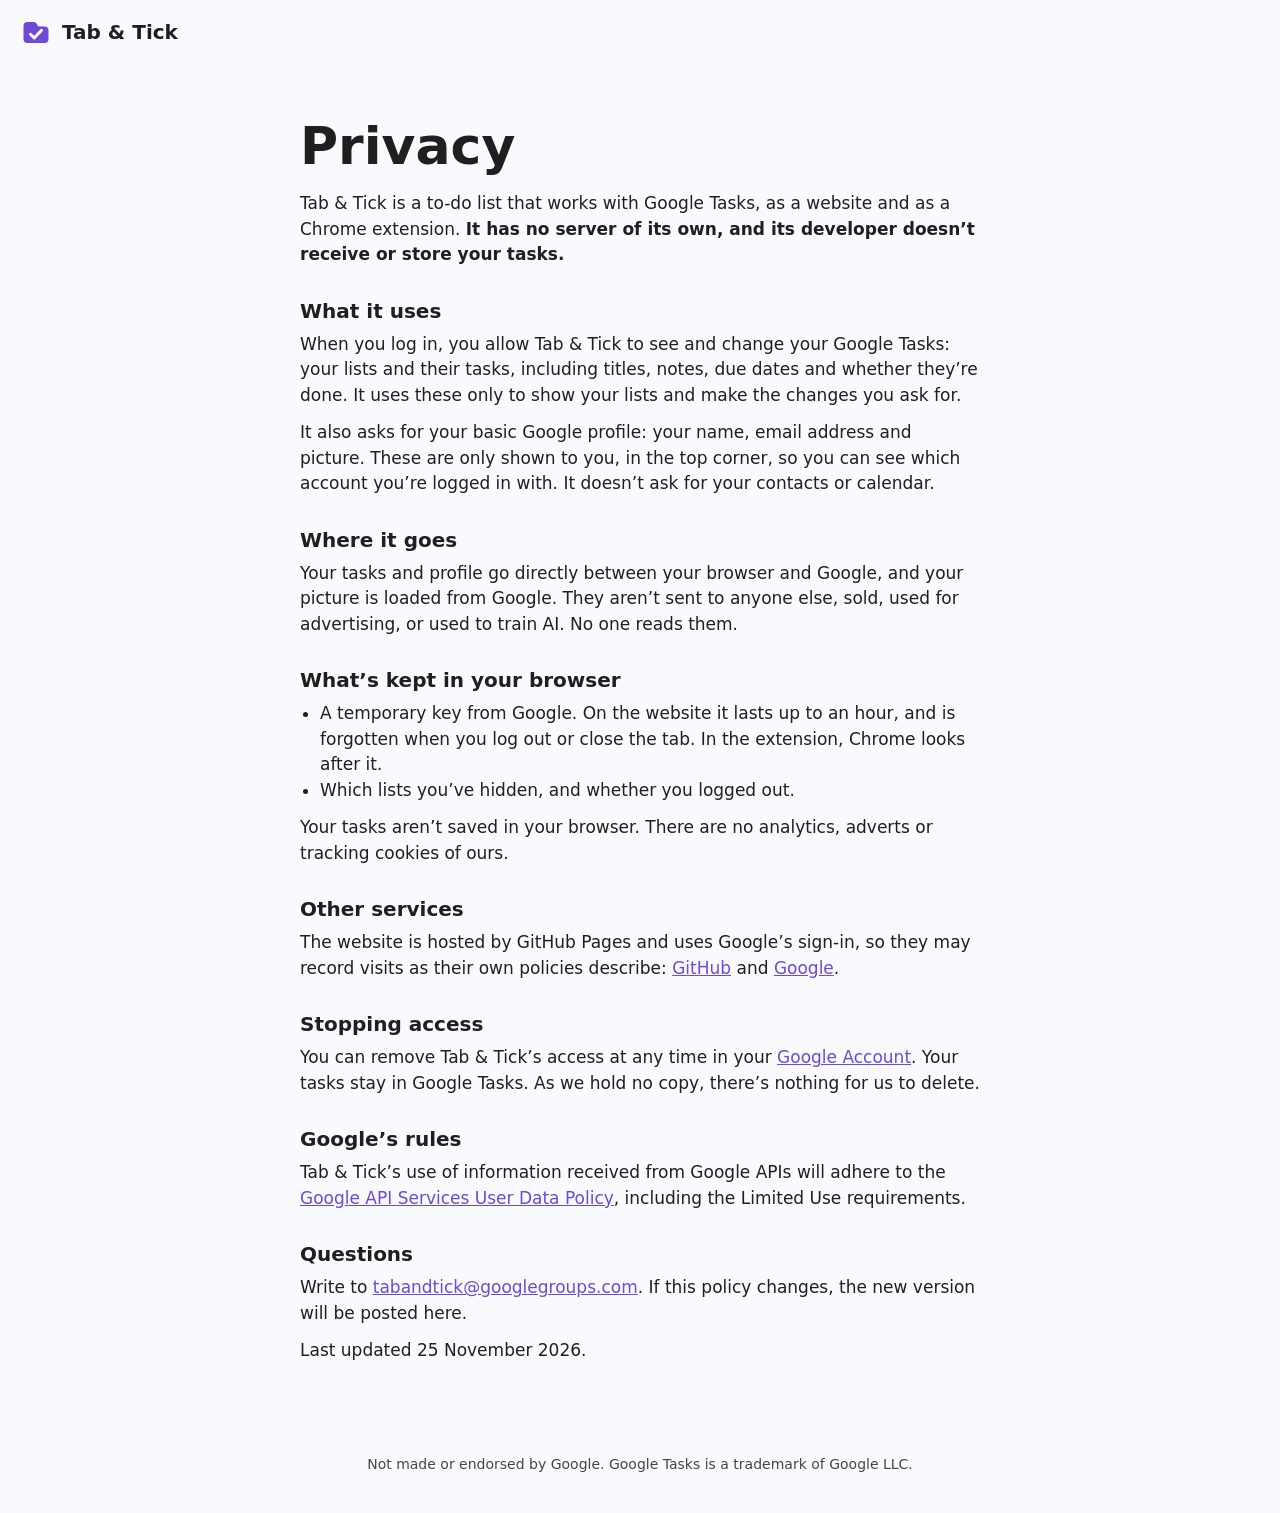
==== privacy/index.html @ f3ec7ba1 "A demo video, the new features and shortcuts, and a picture for shared links - The still picture is " ====
<!doctype html>
<html lang="en">
  <head>
    <meta charset="utf-8">
    <title>Privacy: Tab &amp; Tick</title>
    <meta name="viewport" content="width=device-width, initial-scale=1">
    <meta name="description" content="How Tab &amp; Tick handles your data.">
    <!-- How a shared link looks in chats and on social sites -->
    <meta property="og:type" content="website">
    <meta property="og:site_name" content="Tab &amp; Tick">
    <meta property="og:title" content="Privacy: Tab &amp; Tick">
    <meta property="og:description" content="How Tab &amp; Tick handles your data.">
    <meta property="og:url" content="https://tabandtick.github.io/privacy/">
    <meta property="og:image" content="https://tabandtick.github.io/img/og.png">
    <meta property="og:image:width" content="1200">
    <meta property="og:image:height" content="630">
    <meta property="og:image:alt" content="Tab &amp; Tick: a to-do list as fast as you can type, beside a picture of the app.">
    <meta name="twitter:card" content="summary_large_image">
    <link rel="icon" href="/icons/icon-32.png" type="image/png">
    <link rel="stylesheet" href="/style.css">
  </head>
  <body>
    <header>
      <a class="home" href="/"><img src="/icons/logo.svg" width="32" height="32" alt=""> <span>Tab &amp; Tick</span></a>
    </header>

    <main class="text">
      <h1>Privacy</h1>
      <p>Tab &amp; Tick is a to-do list that works with Google Tasks, as a website and as a Chrome extension. <strong>It has no server of its own, and its developer doesn&rsquo;t receive or store your tasks.</strong></p>

      <h2>What it uses</h2>
      <p>When you log in, you allow Tab &amp; Tick to see and change your Google Tasks: your lists and their tasks, including titles, notes, due dates and whether they&rsquo;re done. It uses these only to show your lists and make the changes you ask for.</p>
      <p>It also asks for your basic Google profile: your name, email address and picture. These are only shown to you, in the top corner, so you can see which account you&rsquo;re logged in with. It doesn&rsquo;t ask for your contacts or calendar.</p>

      <h2>Where it goes</h2>
      <p>Your tasks and profile go directly between your browser and Google, and your picture is loaded from Google. They aren&rsquo;t sent to anyone else, sold, used for advertising, or used to train AI. No one reads them.</p>

      <h2>What&rsquo;s kept in your browser</h2>
      <ul class="plain">
        <li>A temporary key from Google. On the website it lasts up to an hour, and is forgotten when you log out or close the tab. In the extension, Chrome looks after it.</li>
        <li>Which lists you&rsquo;ve hidden, and whether you logged out.</li>
      </ul>
      <p>Your tasks aren&rsquo;t saved in your browser. There are no analytics, adverts or tracking cookies of ours.</p>

      <h2>Other services</h2>
      <p>The website is hosted by GitHub Pages and uses Google&rsquo;s sign-in, so they may record visits as their own policies describe: <a href="https://docs.github.com/en/site-policy/privacy-policies/github-general-privacy-statement">GitHub</a> and <a href="https://policies.google.com/privacy">Google</a>.</p>

      <h2>Stopping access</h2>
      <p>You can remove Tab &amp; Tick&rsquo;s access at any time in your <a href="https://myaccount.google.com/connections">Google Account</a>. Your tasks stay in Google Tasks. As we hold no copy, there&rsquo;s nothing for us to delete.</p>

      <h2>Google&rsquo;s rules</h2>
      <p>Tab &amp; Tick&rsquo;s use of information received from Google APIs will adhere to the <a href="https://developers.google.com/terms/api-services-user-data-policy">Google API Services User Data Policy</a>, including the Limited Use requirements.</p>

      <h2>Questions</h2>
      <p>Write to <a href="mailto:tabandtick@googlegroups.com">tabandtick@googlegroups.com</a>. If this policy changes, the new version will be posted here.</p>
      <p>Last updated 25 November 2026.</p>
    </main>

    <footer><p>Not made or endorsed by Google. Google Tasks is a trademark of Google LLC.</p></footer>
  </body>
</html>
---- style.css ----
:root {
  --page: #f8fafd;
  --text: #1f1f1f;
  --muted: #444746;
  --line: #c4c7c5;
  --accent: #6d4bd8;
  --on-accent: #fff;
  color-scheme: light dark;
}

@media (prefers-color-scheme: dark) {
  :root {
    --page: #1b1b1b;
    --text: #e3e3e3;
    --muted: #c4c7c5;
    --line: #444746;
    --accent: #bea8fa;
    --on-accent: #131314;
  }
}

body {
  margin: 0;
  background: var(--page);
  color: var(--text);
  font: 17px/1.5 "Avenir Next", Avenir, "Segoe UI", system-ui, sans-serif;
}

header {
  display: flex;
  align-items: center;
  gap: 10px;
  padding: 16px 20px;
  font-size: 20px;
  font-weight: 600;
}

main {
  max-width: 960px;
  margin: 0 auto;
  padding: 6vh 20px 40px;
  text-align: center;
}

h1 {
  margin: 0 0 16px;
  font-size: clamp(32px, 6vw, 52px);
  line-height: 1.1;
  text-wrap: balance;
}

.lead {
  max-width: 600px;
  margin: 0 auto 28px;
  color: var(--muted);
  font-size: 19px;
  text-wrap: balance;
}

.button {
  display: inline-block;
  padding: 12px 28px;
  border-radius: 10px;
  background: var(--accent);
  color: var(--on-accent);
  font-weight: 600;
  text-decoration: none;
}

.actions {
  display: flex;
  flex-wrap: wrap;
  justify-content: center;
  gap: 12px;
}

.button.secondary {
  background: none;
  color: var(--text);
  box-shadow: inset 0 0 0 1.5px var(--line);
}

.button:focus-visible {
  outline: 2px solid var(--text);
  outline-offset: 3px;
}

.demo .dark {
  display: none;
}

@media (prefers-color-scheme: dark) {
  .demo .light {
    display: none;
  }

  .demo .dark {
    display: block;
  }
}

.shot {
  display: block;
  width: 100%;
  height: auto;
  margin: 32px 0;
  border: 1px solid var(--line);
  border-radius: 16px;
}

ul {
  display: grid;
  grid-template-columns: repeat(auto-fit, minmax(280px, 1fr));
  gap: 20px 32px;
  margin: 0;
  padding: 0;
  list-style: none;
  text-align: left;
}

li {
  color: var(--muted);
}

strong {
  color: var(--text);
}

.keys {
  max-width: 560px;
  margin: 56px auto 0;
}

.keys h2 {
  margin: 0 0 16px;
  font-size: 22px;
}

.keys dl {
  display: grid;
  grid-template-columns: max-content 1fr;
  gap: 10px 20px;
  margin: 0;
  text-align: left;
}

.keys dt {
  text-align: right;
  white-space: nowrap;
}

.keys dd {
  margin: 0;
  color: var(--muted);
}

.keys p {
  color: var(--muted);
  font-size: 14px;
}

kbd {
  display: inline-block;
  min-width: 26px;
  padding: 1px 7px;
  border: 1px solid var(--line);
  border-radius: 6px;
  font: inherit;
  font-size: 14px;
  text-align: center;
}

footer {
  padding: 24px 20px;
  color: var(--muted);
  font-size: 14px;
  text-align: center;
}

footer a {
  color: inherit;
}

.home {
  display: flex;
  align-items: center;
  gap: 10px;
  color: inherit;
  text-decoration: none;
}

.text {
  max-width: 680px;
  text-align: left;
}

.text h2 {
  margin: 28px 0 6px;
  font-size: 20px;
}

.text p {
  margin: 0 0 12px;
}

.text a {
  color: var(--accent);
}

.text .plain {
  display: block;
  margin: 0 0 12px;
  padding-left: 20px;
  list-style: disc;
}

.text li {
  color: inherit;
}
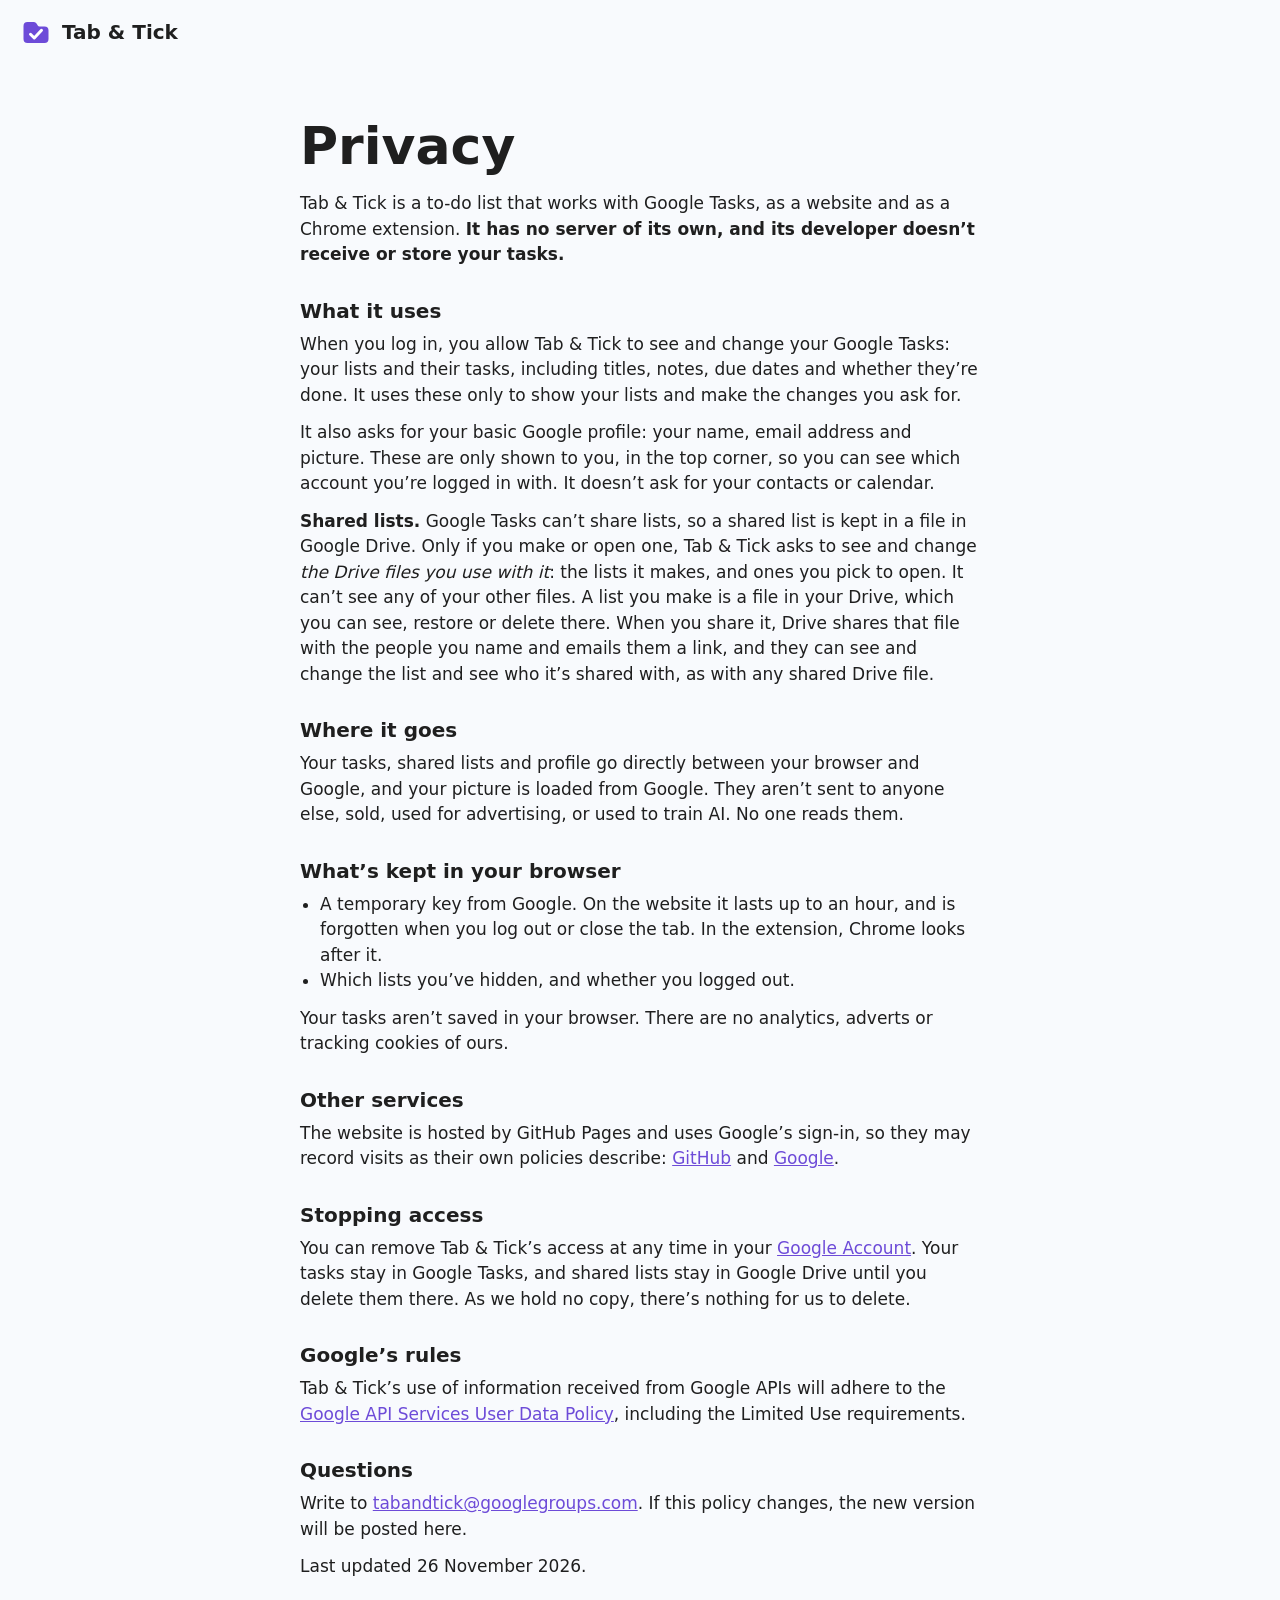
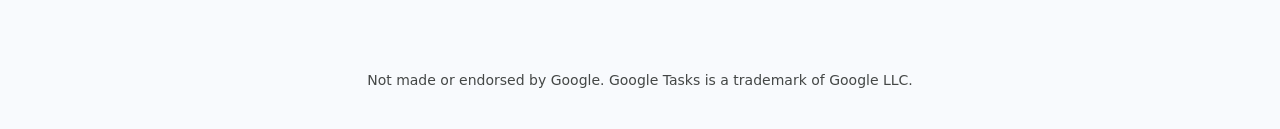
==== commit bde4a6eb: "Privacy: shared lists, kept in Google Drive with drive.file access Co-Authored-By: Claude Opus 5.5 <" ====
--- a/privacy/index.html
+++ b/privacy/index.html
@@ -31,9 +31,10 @@
       <h2>What it uses</h2>
       <p>When you log in, you allow Tab &amp; Tick to see and change your Google Tasks: your lists and their tasks, including titles, notes, due dates and whether they&rsquo;re done. It uses these only to show your lists and make the changes you ask for.</p>
       <p>It also asks for your basic Google profile: your name, email address and picture. These are only shown to you, in the top corner, so you can see which account you&rsquo;re logged in with. It doesn&rsquo;t ask for your contacts or calendar.</p>
+      <p><strong>Shared lists.</strong> Google Tasks can&rsquo;t share lists, so a shared list is kept in a file in Google Drive. Only if you make or open one, Tab &amp; Tick asks to see and change <em>the Drive files you use with it</em>: the lists it makes, and ones you pick to open. It can&rsquo;t see any of your other files. A list you make is a file in your Drive, which you can see, restore or delete there. When you share it, Drive shares that file with the people you name and emails them a link, and they can see and change the list and see who it&rsquo;s shared with, as with any shared Drive file.</p>
 
       <h2>Where it goes</h2>
-      <p>Your tasks and profile go directly between your browser and Google, and your picture is loaded from Google. They aren&rsquo;t sent to anyone else, sold, used for advertising, or used to train AI. No one reads them.</p>
+      <p>Your tasks, shared lists and profile go directly between your browser and Google, and your picture is loaded from Google. They aren&rsquo;t sent to anyone else, sold, used for advertising, or used to train AI. No one reads them.</p>
 
       <h2>What&rsquo;s kept in your browser</h2>
       <ul class="plain">
@@ -46,14 +47,14 @@
       <p>The website is hosted by GitHub Pages and uses Google&rsquo;s sign-in, so they may record visits as their own policies describe: <a href="https://docs.github.com/en/site-policy/privacy-policies/github-general-privacy-statement">GitHub</a> and <a href="https://policies.google.com/privacy">Google</a>.</p>
 
       <h2>Stopping access</h2>
-      <p>You can remove Tab &amp; Tick&rsquo;s access at any time in your <a href="https://myaccount.google.com/connections">Google Account</a>. Your tasks stay in Google Tasks. As we hold no copy, there&rsquo;s nothing for us to delete.</p>
+      <p>You can remove Tab &amp; Tick&rsquo;s access at any time in your <a href="https://myaccount.google.com/connections">Google Account</a>. Your tasks stay in Google Tasks, and shared lists stay in Google Drive until you delete them there. As we hold no copy, there&rsquo;s nothing for us to delete.</p>
 
       <h2>Google&rsquo;s rules</h2>
       <p>Tab &amp; Tick&rsquo;s use of information received from Google APIs will adhere to the <a href="https://developers.google.com/terms/api-services-user-data-policy">Google API Services User Data Policy</a>, including the Limited Use requirements.</p>
 
       <h2>Questions</h2>
       <p>Write to <a href="mailto:tabandtick@googlegroups.com">tabandtick@googlegroups.com</a>. If this policy changes, the new version will be posted here.</p>
-      <p>Last updated 25 November 2026.</p>
+      <p>Last updated 26 November 2026.</p>
     </main>
 
     <footer><p>Not made or endorsed by Google. Google Tasks is a trademark of Google LLC.</p></footer>
--- a/style.css
+++ b/style.css
@@ -126,6 +126,15 @@
   color: var(--text);
 }
 
+.tour {
+  margin: -16px 0 32px;
+  font-size: 15px;
+}
+
+.tour a {
+  color: var(--accent);
+}
+
 .keys {
   max-width: 560px;
   margin: 56px auto 0;
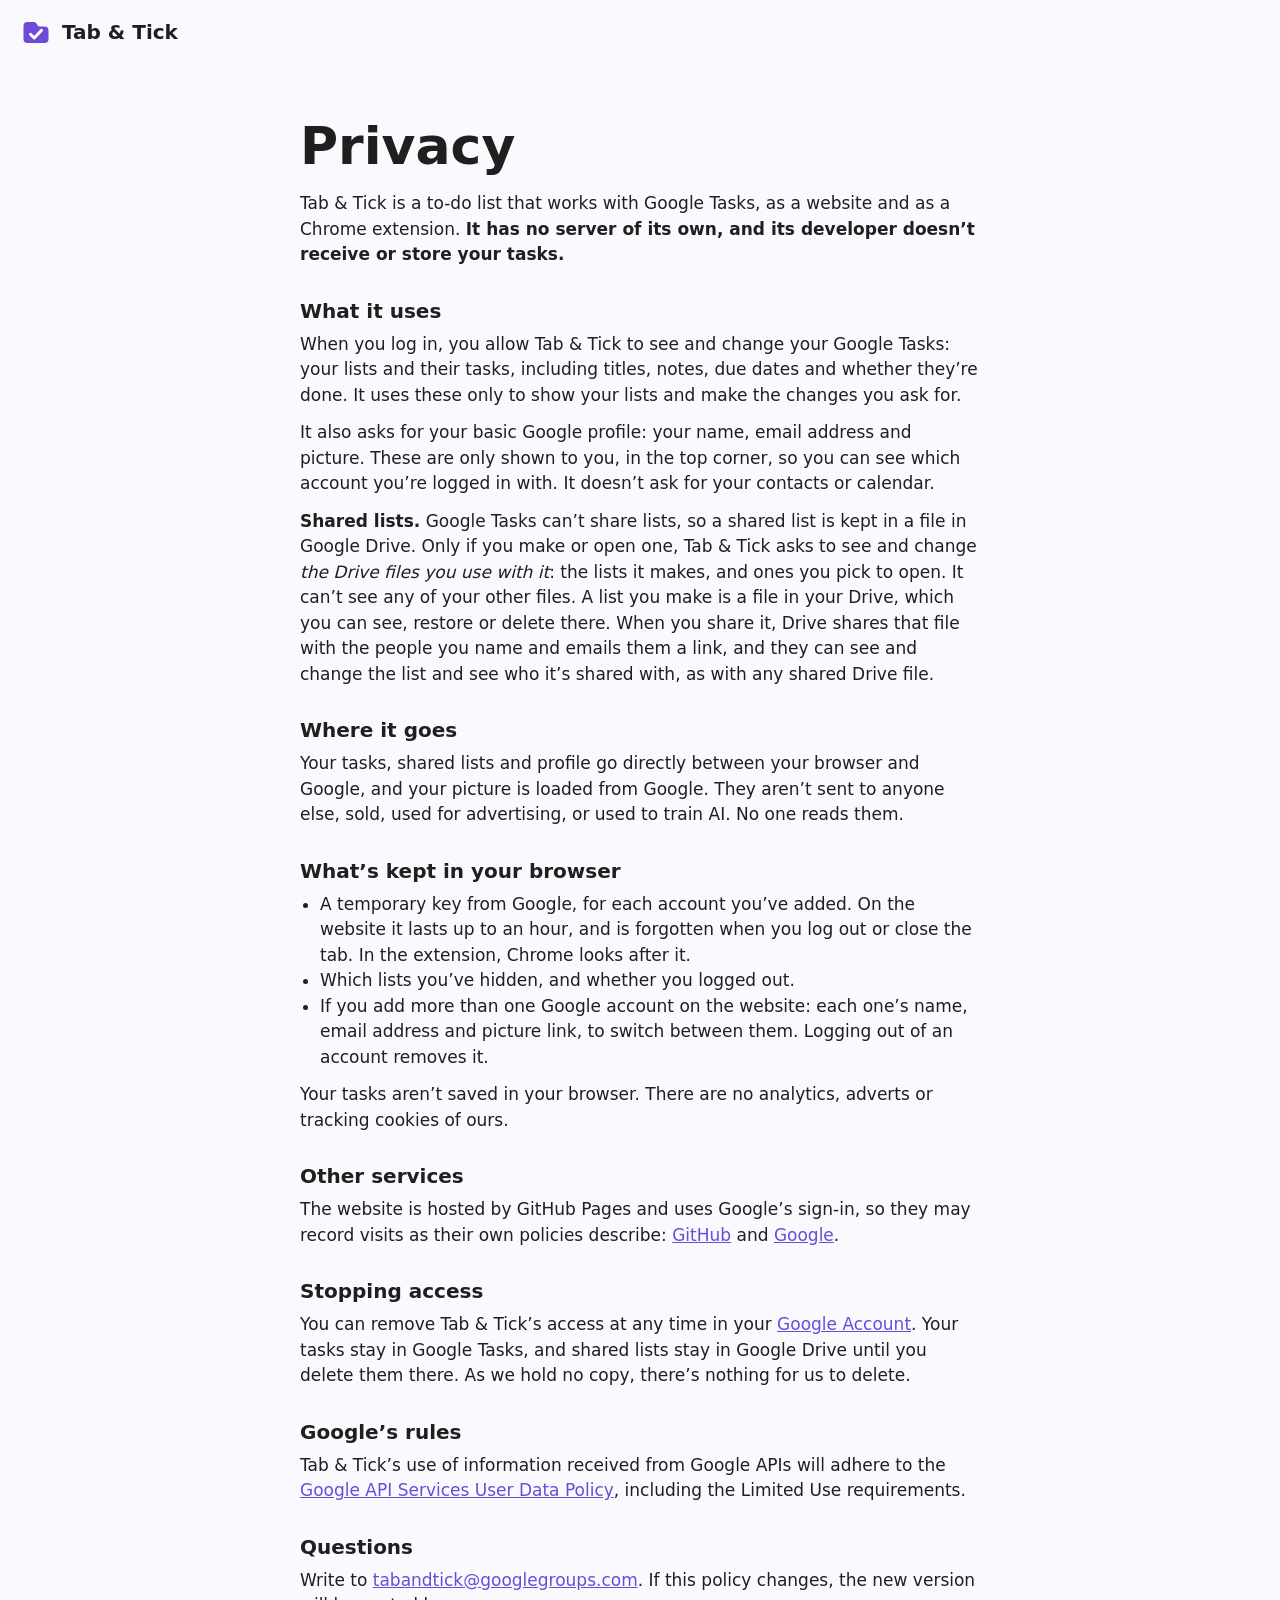
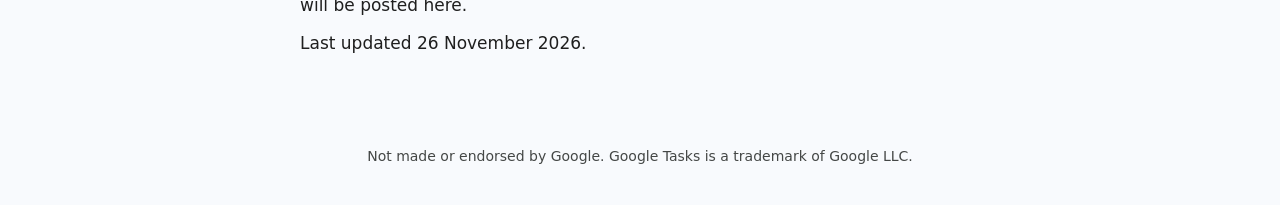
==== commit a9fd35cd: "Privacy: the accounts you add are kept in your browser Co-Authored-By: Claude Opus 5.5 <noreply@anth" ====
--- a/privacy/index.html
+++ b/privacy/index.html
@@ -38,8 +38,9 @@
 
       <h2>What&rsquo;s kept in your browser</h2>
       <ul class="plain">
-        <li>A temporary key from Google. On the website it lasts up to an hour, and is forgotten when you log out or close the tab. In the extension, Chrome looks after it.</li>
+        <li>A temporary key from Google, for each account you&rsquo;ve added. On the website it lasts up to an hour, and is forgotten when you log out or close the tab. In the extension, Chrome looks after it.</li>
         <li>Which lists you&rsquo;ve hidden, and whether you logged out.</li>
+        <li>If you add more than one Google account on the website: each one&rsquo;s name, email address and picture link, to switch between them. Logging out of an account removes it.</li>
       </ul>
       <p>Your tasks aren&rsquo;t saved in your browser. There are no analytics, adverts or tracking cookies of ours.</p>
 
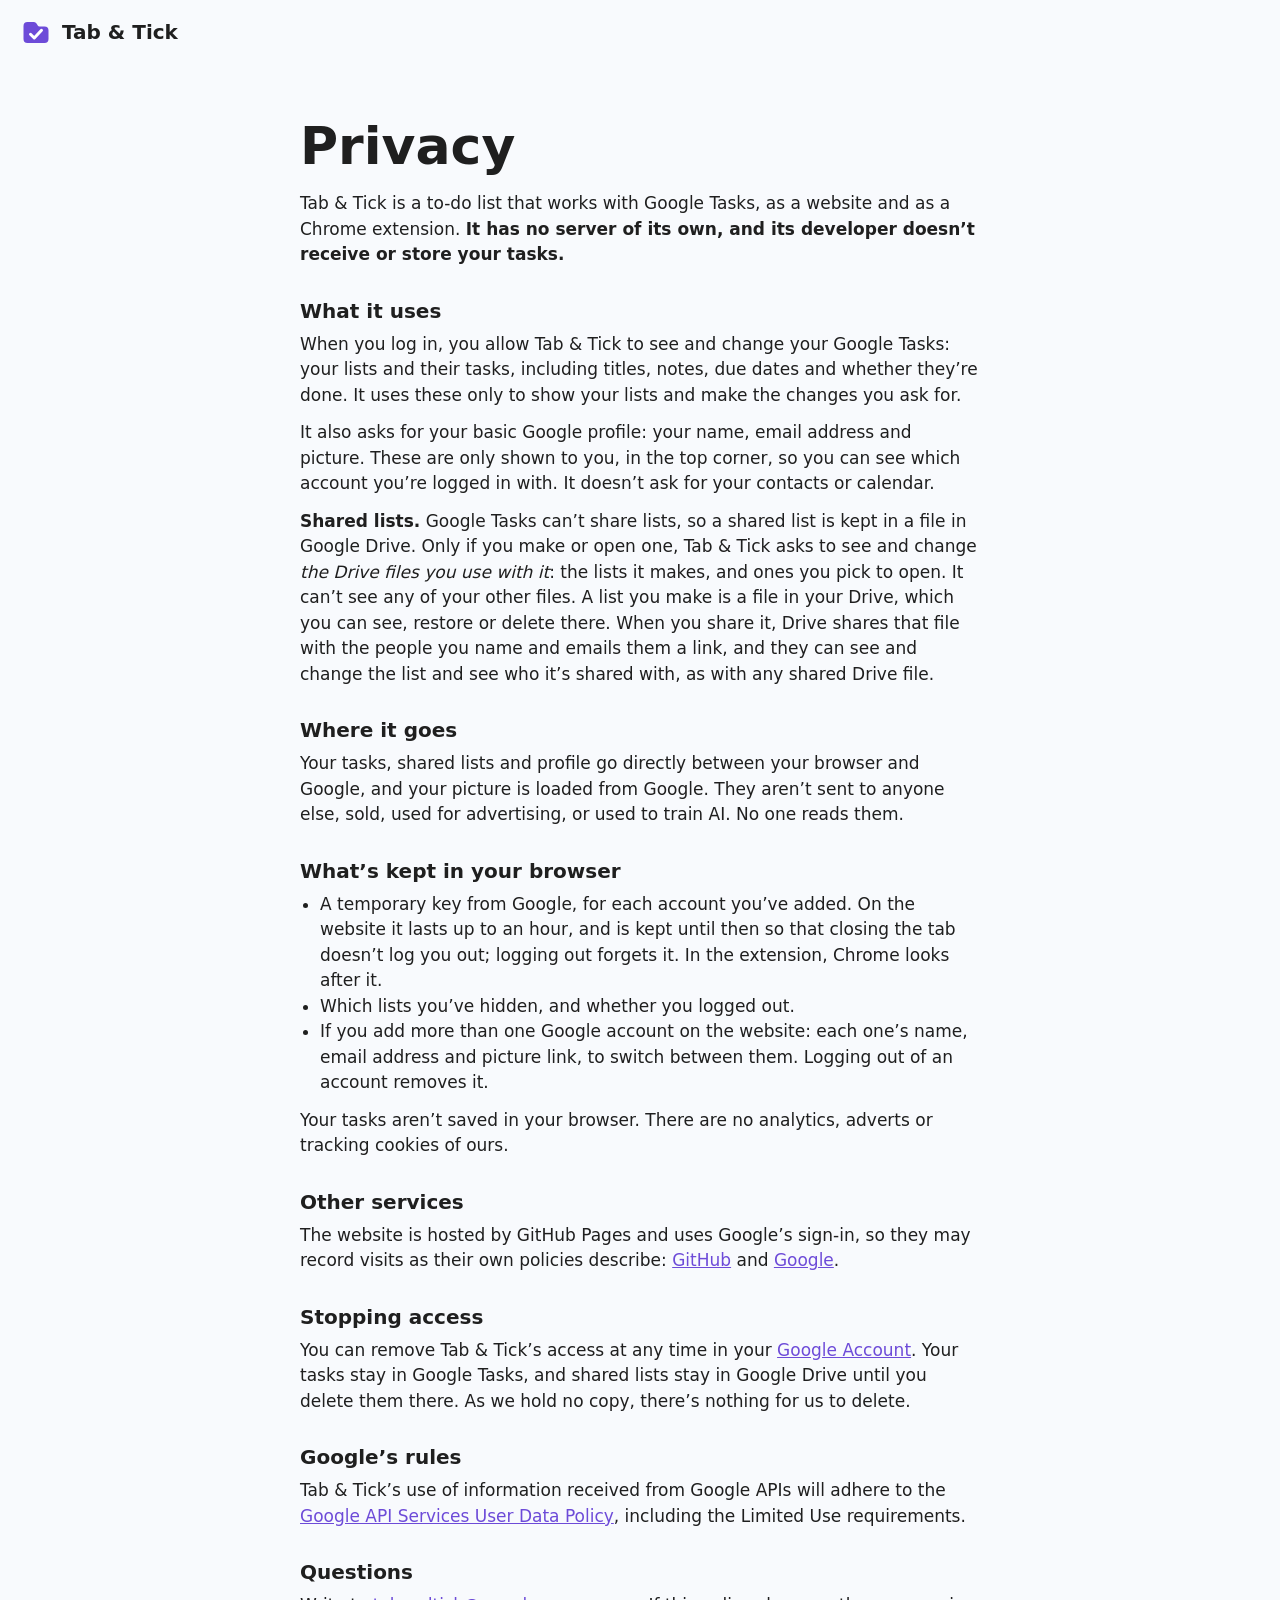
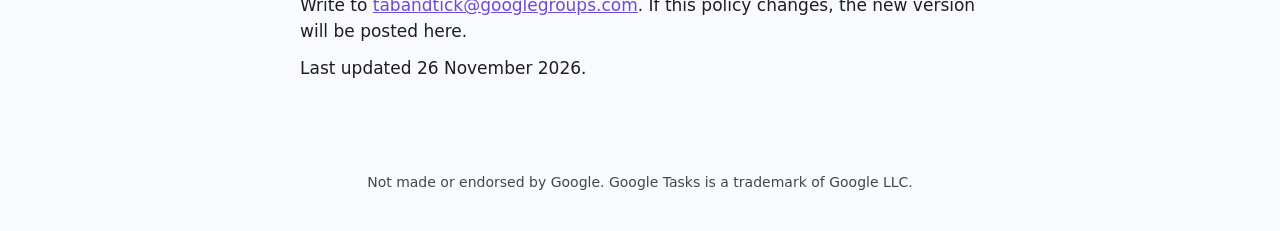
==== commit c3b181ea: "Privacy: the website's sign-in now lasts its hour even if the tab is closed Co-Authored-By: Claude O" ====
--- a/privacy/index.html
+++ b/privacy/index.html
@@ -38,7 +38,7 @@
 
       <h2>What&rsquo;s kept in your browser</h2>
       <ul class="plain">
-        <li>A temporary key from Google, for each account you&rsquo;ve added. On the website it lasts up to an hour, and is forgotten when you log out or close the tab. In the extension, Chrome looks after it.</li>
+        <li>A temporary key from Google, for each account you&rsquo;ve added. On the website it lasts up to an hour, and is kept until then so that closing the tab doesn&rsquo;t log you out; logging out forgets it. In the extension, Chrome looks after it.</li>
         <li>Which lists you&rsquo;ve hidden, and whether you logged out.</li>
         <li>If you add more than one Google account on the website: each one&rsquo;s name, email address and picture link, to switch between them. Logging out of an account removes it.</li>
       </ul>
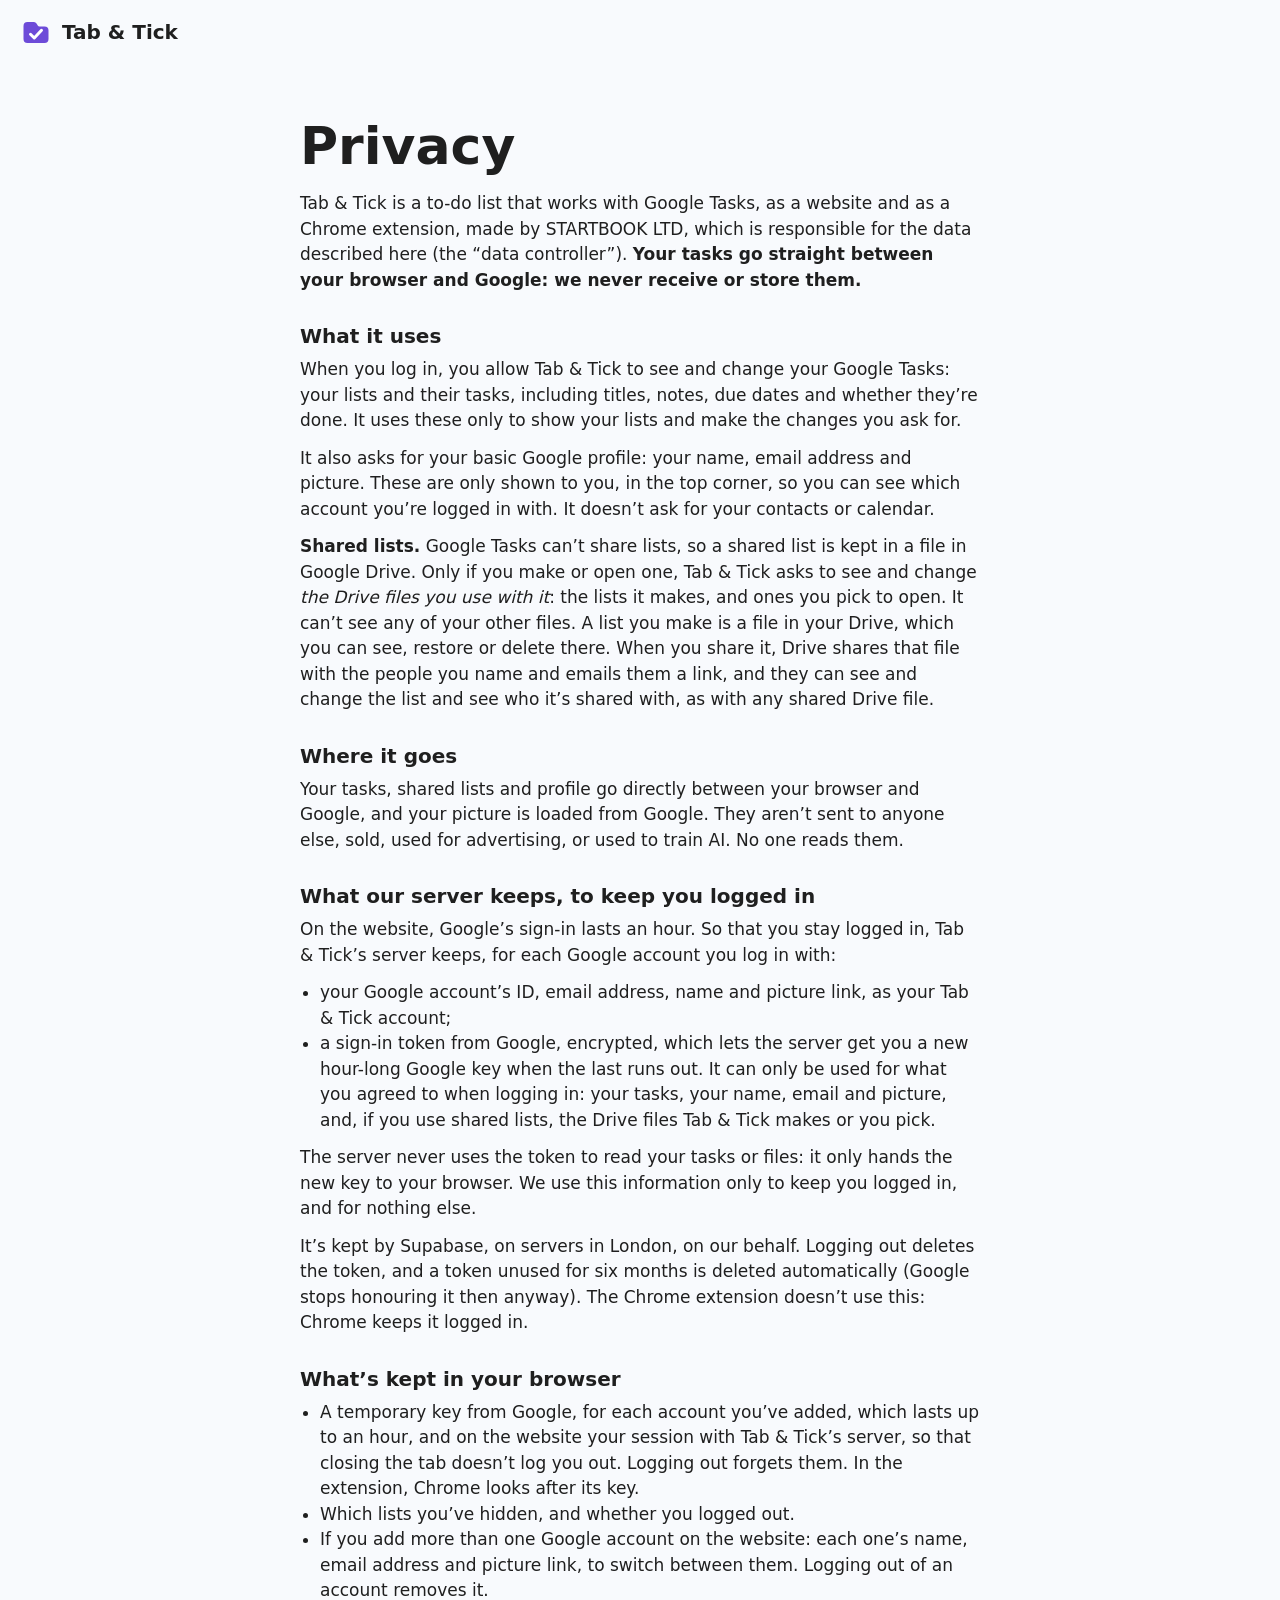
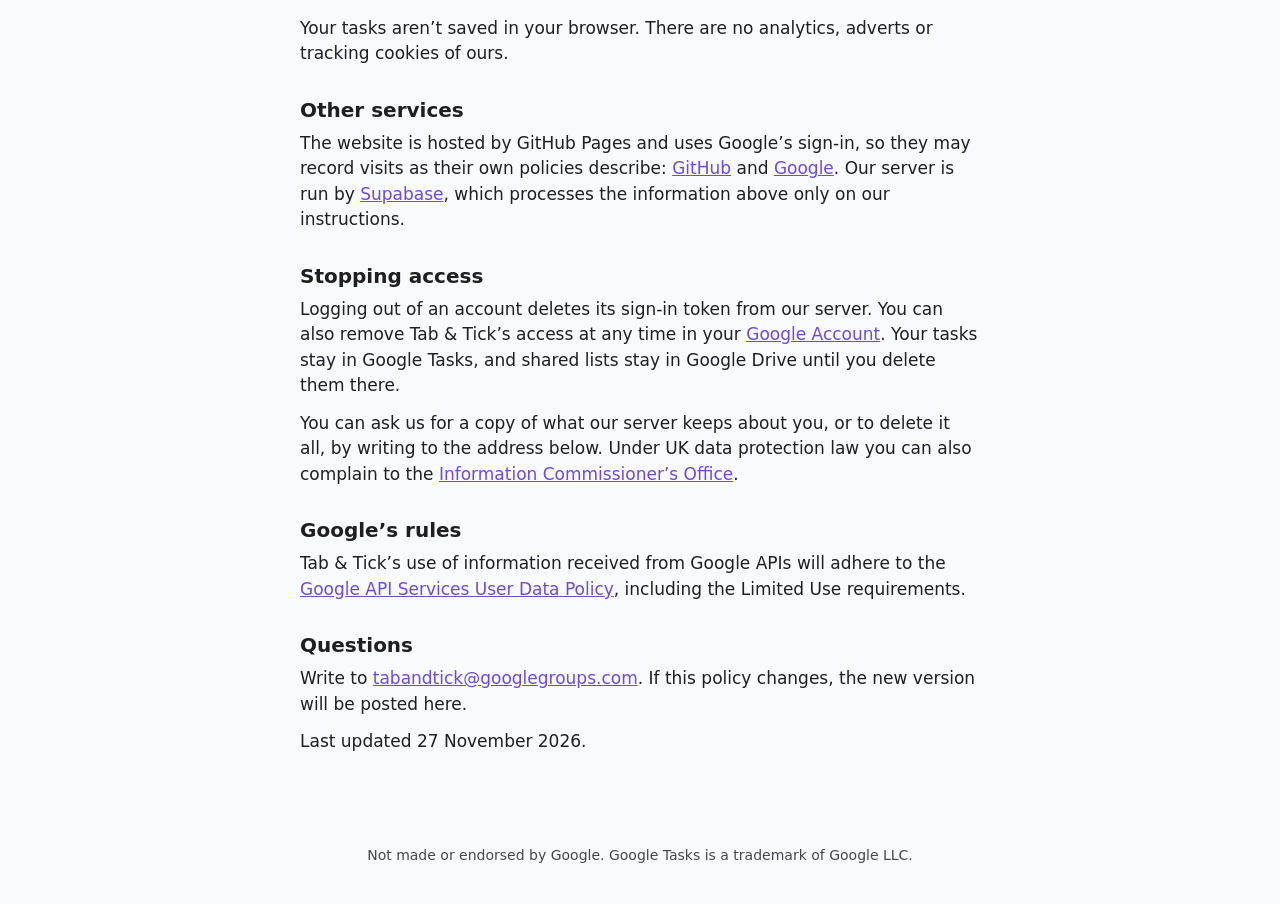
==== commit 9c5af9af: "Privacy: what the server keeps to keep you logged in, and who's responsible Tab & Tick's server (Sup" ====
--- a/privacy/index.html
+++ b/privacy/index.html
@@ -26,7 +26,7 @@
 
     <main class="text">
       <h1>Privacy</h1>
-      <p>Tab &amp; Tick is a to-do list that works with Google Tasks, as a website and as a Chrome extension. <strong>It has no server of its own, and its developer doesn&rsquo;t receive or store your tasks.</strong></p>
+      <p>Tab &amp; Tick is a to-do list that works with Google Tasks, as a website and as a Chrome extension, made by STARTBOOK LTD, which is responsible for the data described here (the &ldquo;data controller&rdquo;). <strong>Your tasks go straight between your browser and Google: we never receive or store them.</strong></p>
 
       <h2>What it uses</h2>
       <p>When you log in, you allow Tab &amp; Tick to see and change your Google Tasks: your lists and their tasks, including titles, notes, due dates and whether they&rsquo;re done. It uses these only to show your lists and make the changes you ask for.</p>
@@ -36,26 +36,36 @@
       <h2>Where it goes</h2>
       <p>Your tasks, shared lists and profile go directly between your browser and Google, and your picture is loaded from Google. They aren&rsquo;t sent to anyone else, sold, used for advertising, or used to train AI. No one reads them.</p>
 
+      <h2>What our server keeps, to keep you logged in</h2>
+      <p>On the website, Google&rsquo;s sign-in lasts an hour. So that you stay logged in, Tab &amp; Tick&rsquo;s server keeps, for each Google account you log in with:</p>
+      <ul class="plain">
+        <li>your Google account&rsquo;s ID, email address, name and picture link, as your Tab &amp; Tick account;</li>
+        <li>a sign-in token from Google, encrypted, which lets the server get you a new hour-long Google key when the last runs out. It can only be used for what you agreed to when logging in: your tasks, your name, email and picture, and, if you use shared lists, the Drive files Tab &amp; Tick makes or you pick.</li>
+      </ul>
+      <p>The server never uses the token to read your tasks or files: it only hands the new key to your browser. We use this information only to keep you logged in, and for nothing else.</p>
+      <p>It&rsquo;s kept by Supabase, on servers in London, on our behalf. Logging out deletes the token, and a token unused for six months is deleted automatically (Google stops honouring it then anyway). The Chrome extension doesn&rsquo;t use this: Chrome keeps it logged in.</p>
+
       <h2>What&rsquo;s kept in your browser</h2>
       <ul class="plain">
-        <li>A temporary key from Google, for each account you&rsquo;ve added. On the website it lasts up to an hour, and is kept until then so that closing the tab doesn&rsquo;t log you out; logging out forgets it. In the extension, Chrome looks after it.</li>
+        <li>A temporary key from Google, for each account you&rsquo;ve added, which lasts up to an hour, and on the website your session with Tab &amp; Tick&rsquo;s server, so that closing the tab doesn&rsquo;t log you out. Logging out forgets them. In the extension, Chrome looks after its key.</li>
         <li>Which lists you&rsquo;ve hidden, and whether you logged out.</li>
         <li>If you add more than one Google account on the website: each one&rsquo;s name, email address and picture link, to switch between them. Logging out of an account removes it.</li>
       </ul>
       <p>Your tasks aren&rsquo;t saved in your browser. There are no analytics, adverts or tracking cookies of ours.</p>
 
       <h2>Other services</h2>
-      <p>The website is hosted by GitHub Pages and uses Google&rsquo;s sign-in, so they may record visits as their own policies describe: <a href="https://docs.github.com/en/site-policy/privacy-policies/github-general-privacy-statement">GitHub</a> and <a href="https://policies.google.com/privacy">Google</a>.</p>
+      <p>The website is hosted by GitHub Pages and uses Google&rsquo;s sign-in, so they may record visits as their own policies describe: <a href="https://docs.github.com/en/site-policy/privacy-policies/github-general-privacy-statement">GitHub</a> and <a href="https://policies.google.com/privacy">Google</a>. Our server is run by <a href="https://supabase.com/privacy">Supabase</a>, which processes the information above only on our instructions.</p>
 
       <h2>Stopping access</h2>
-      <p>You can remove Tab &amp; Tick&rsquo;s access at any time in your <a href="https://myaccount.google.com/connections">Google Account</a>. Your tasks stay in Google Tasks, and shared lists stay in Google Drive until you delete them there. As we hold no copy, there&rsquo;s nothing for us to delete.</p>
+      <p>Logging out of an account deletes its sign-in token from our server. You can also remove Tab &amp; Tick&rsquo;s access at any time in your <a href="https://myaccount.google.com/connections">Google Account</a>. Your tasks stay in Google Tasks, and shared lists stay in Google Drive until you delete them there.</p>
+      <p>You can ask us for a copy of what our server keeps about you, or to delete it all, by writing to the address below. Under UK data protection law you can also complain to the <a href="https://ico.org.uk/make-a-complaint/">Information Commissioner&rsquo;s Office</a>.</p>
 
       <h2>Google&rsquo;s rules</h2>
       <p>Tab &amp; Tick&rsquo;s use of information received from Google APIs will adhere to the <a href="https://developers.google.com/terms/api-services-user-data-policy">Google API Services User Data Policy</a>, including the Limited Use requirements.</p>
 
       <h2>Questions</h2>
       <p>Write to <a href="mailto:tabandtick@googlegroups.com">tabandtick@googlegroups.com</a>. If this policy changes, the new version will be posted here.</p>
-      <p>Last updated 26 November 2026.</p>
+      <p>Last updated 27 November 2026.</p>
     </main>
 
     <footer><p>Not made or endorsed by Google. Google Tasks is a trademark of Google LLC.</p></footer>
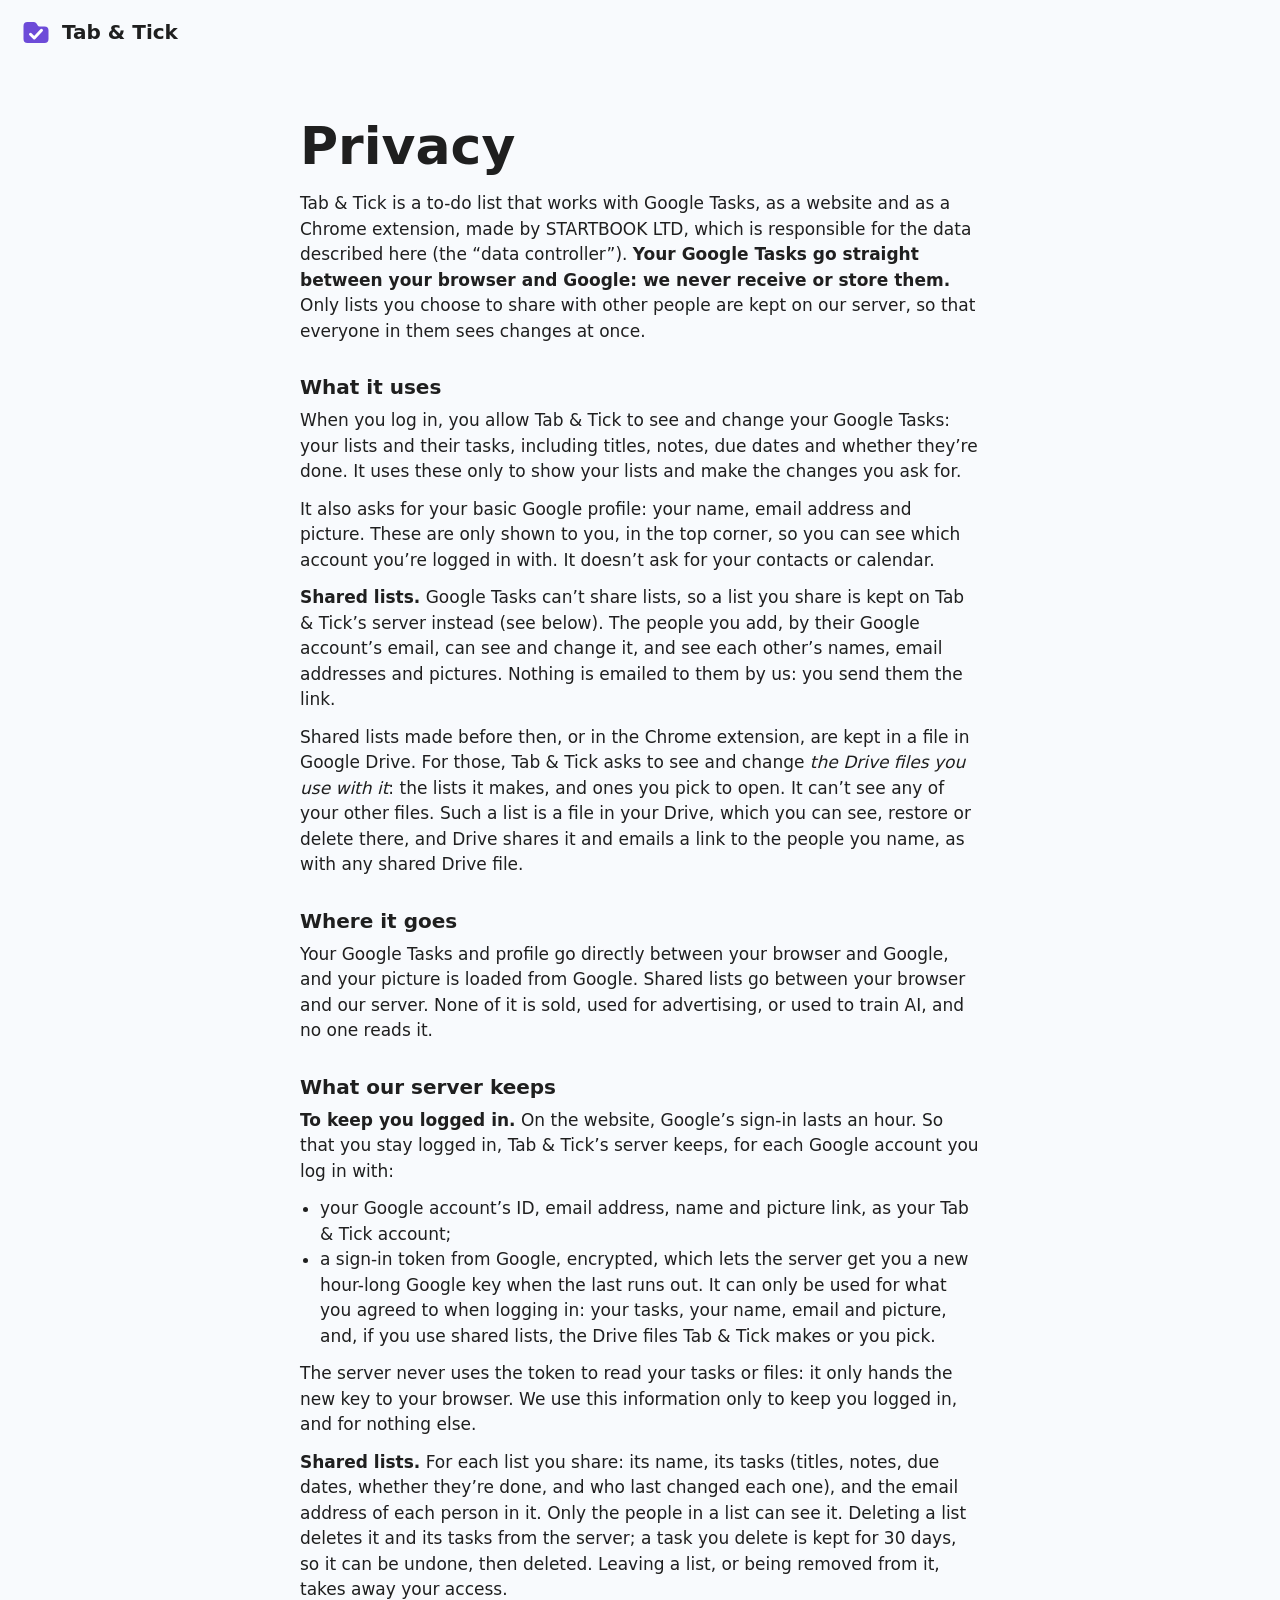
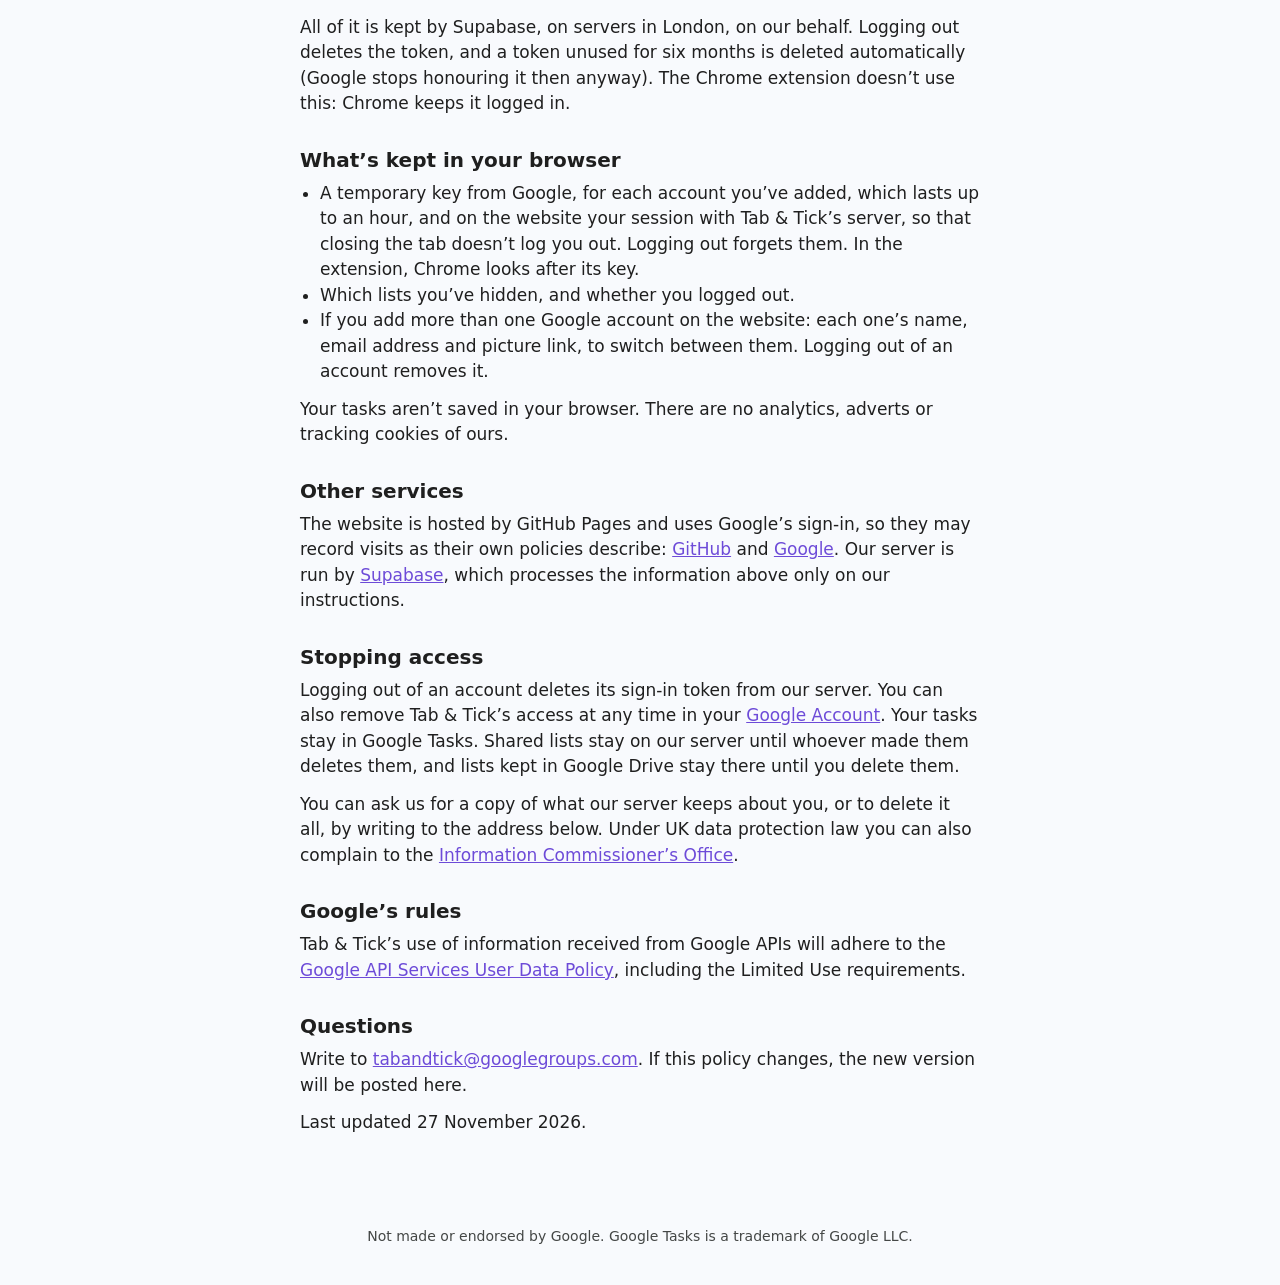
==== commit e7ea6f1c: "Privacy and support: shared lists kept on Tab & Tick's server Co-Authored-By: Claude Opus 5.5 <norep" ====
--- a/privacy/index.html
+++ b/privacy/index.html
@@ -26,24 +26,26 @@
 
     <main class="text">
       <h1>Privacy</h1>
-      <p>Tab &amp; Tick is a to-do list that works with Google Tasks, as a website and as a Chrome extension, made by STARTBOOK LTD, which is responsible for the data described here (the &ldquo;data controller&rdquo;). <strong>Your tasks go straight between your browser and Google: we never receive or store them.</strong></p>
+      <p>Tab &amp; Tick is a to-do list that works with Google Tasks, as a website and as a Chrome extension, made by STARTBOOK LTD, which is responsible for the data described here (the &ldquo;data controller&rdquo;). <strong>Your Google Tasks go straight between your browser and Google: we never receive or store them.</strong> Only lists you choose to share with other people are kept on our server, so that everyone in them sees changes at once.</p>
 
       <h2>What it uses</h2>
       <p>When you log in, you allow Tab &amp; Tick to see and change your Google Tasks: your lists and their tasks, including titles, notes, due dates and whether they&rsquo;re done. It uses these only to show your lists and make the changes you ask for.</p>
       <p>It also asks for your basic Google profile: your name, email address and picture. These are only shown to you, in the top corner, so you can see which account you&rsquo;re logged in with. It doesn&rsquo;t ask for your contacts or calendar.</p>
-      <p><strong>Shared lists.</strong> Google Tasks can&rsquo;t share lists, so a shared list is kept in a file in Google Drive. Only if you make or open one, Tab &amp; Tick asks to see and change <em>the Drive files you use with it</em>: the lists it makes, and ones you pick to open. It can&rsquo;t see any of your other files. A list you make is a file in your Drive, which you can see, restore or delete there. When you share it, Drive shares that file with the people you name and emails them a link, and they can see and change the list and see who it&rsquo;s shared with, as with any shared Drive file.</p>
+      <p><strong>Shared lists.</strong> Google Tasks can&rsquo;t share lists, so a list you share is kept on Tab &amp; Tick&rsquo;s server instead (see below). The people you add, by their Google account&rsquo;s email, can see and change it, and see each other&rsquo;s names, email addresses and pictures. Nothing is emailed to them by us: you send them the link.</p>
+      <p>Shared lists made before then, or in the Chrome extension, are kept in a file in Google Drive. For those, Tab &amp; Tick asks to see and change <em>the Drive files you use with it</em>: the lists it makes, and ones you pick to open. It can&rsquo;t see any of your other files. Such a list is a file in your Drive, which you can see, restore or delete there, and Drive shares it and emails a link to the people you name, as with any shared Drive file.</p>
 
       <h2>Where it goes</h2>
-      <p>Your tasks, shared lists and profile go directly between your browser and Google, and your picture is loaded from Google. They aren&rsquo;t sent to anyone else, sold, used for advertising, or used to train AI. No one reads them.</p>
+      <p>Your Google Tasks and profile go directly between your browser and Google, and your picture is loaded from Google. Shared lists go between your browser and our server. None of it is sold, used for advertising, or used to train AI, and no one reads it.</p>
 
-      <h2>What our server keeps, to keep you logged in</h2>
-      <p>On the website, Google&rsquo;s sign-in lasts an hour. So that you stay logged in, Tab &amp; Tick&rsquo;s server keeps, for each Google account you log in with:</p>
+      <h2>What our server keeps</h2>
+      <p><strong>To keep you logged in.</strong> On the website, Google&rsquo;s sign-in lasts an hour. So that you stay logged in, Tab &amp; Tick&rsquo;s server keeps, for each Google account you log in with:</p>
       <ul class="plain">
         <li>your Google account&rsquo;s ID, email address, name and picture link, as your Tab &amp; Tick account;</li>
         <li>a sign-in token from Google, encrypted, which lets the server get you a new hour-long Google key when the last runs out. It can only be used for what you agreed to when logging in: your tasks, your name, email and picture, and, if you use shared lists, the Drive files Tab &amp; Tick makes or you pick.</li>
       </ul>
       <p>The server never uses the token to read your tasks or files: it only hands the new key to your browser. We use this information only to keep you logged in, and for nothing else.</p>
-      <p>It&rsquo;s kept by Supabase, on servers in London, on our behalf. Logging out deletes the token, and a token unused for six months is deleted automatically (Google stops honouring it then anyway). The Chrome extension doesn&rsquo;t use this: Chrome keeps it logged in.</p>
+      <p><strong>Shared lists.</strong> For each list you share: its name, its tasks (titles, notes, due dates, whether they&rsquo;re done, and who last changed each one), and the email address of each person in it. Only the people in a list can see it. Deleting a list deletes it and its tasks from the server; a task you delete is kept for 30 days, so it can be undone, then deleted. Leaving a list, or being removed from it, takes away your access.</p>
+      <p>All of it is kept by Supabase, on servers in London, on our behalf. Logging out deletes the token, and a token unused for six months is deleted automatically (Google stops honouring it then anyway). The Chrome extension doesn&rsquo;t use this: Chrome keeps it logged in.</p>
 
       <h2>What&rsquo;s kept in your browser</h2>
       <ul class="plain">
@@ -57,7 +59,7 @@
       <p>The website is hosted by GitHub Pages and uses Google&rsquo;s sign-in, so they may record visits as their own policies describe: <a href="https://docs.github.com/en/site-policy/privacy-policies/github-general-privacy-statement">GitHub</a> and <a href="https://policies.google.com/privacy">Google</a>. Our server is run by <a href="https://supabase.com/privacy">Supabase</a>, which processes the information above only on our instructions.</p>
 
       <h2>Stopping access</h2>
-      <p>Logging out of an account deletes its sign-in token from our server. You can also remove Tab &amp; Tick&rsquo;s access at any time in your <a href="https://myaccount.google.com/connections">Google Account</a>. Your tasks stay in Google Tasks, and shared lists stay in Google Drive until you delete them there.</p>
+      <p>Logging out of an account deletes its sign-in token from our server. You can also remove Tab &amp; Tick&rsquo;s access at any time in your <a href="https://myaccount.google.com/connections">Google Account</a>. Your tasks stay in Google Tasks. Shared lists stay on our server until whoever made them deletes them, and lists kept in Google Drive stay there until you delete them.</p>
       <p>You can ask us for a copy of what our server keeps about you, or to delete it all, by writing to the address below. Under UK data protection law you can also complain to the <a href="https://ico.org.uk/make-a-complaint/">Information Commissioner&rsquo;s Office</a>.</p>
 
       <h2>Google&rsquo;s rules</h2>
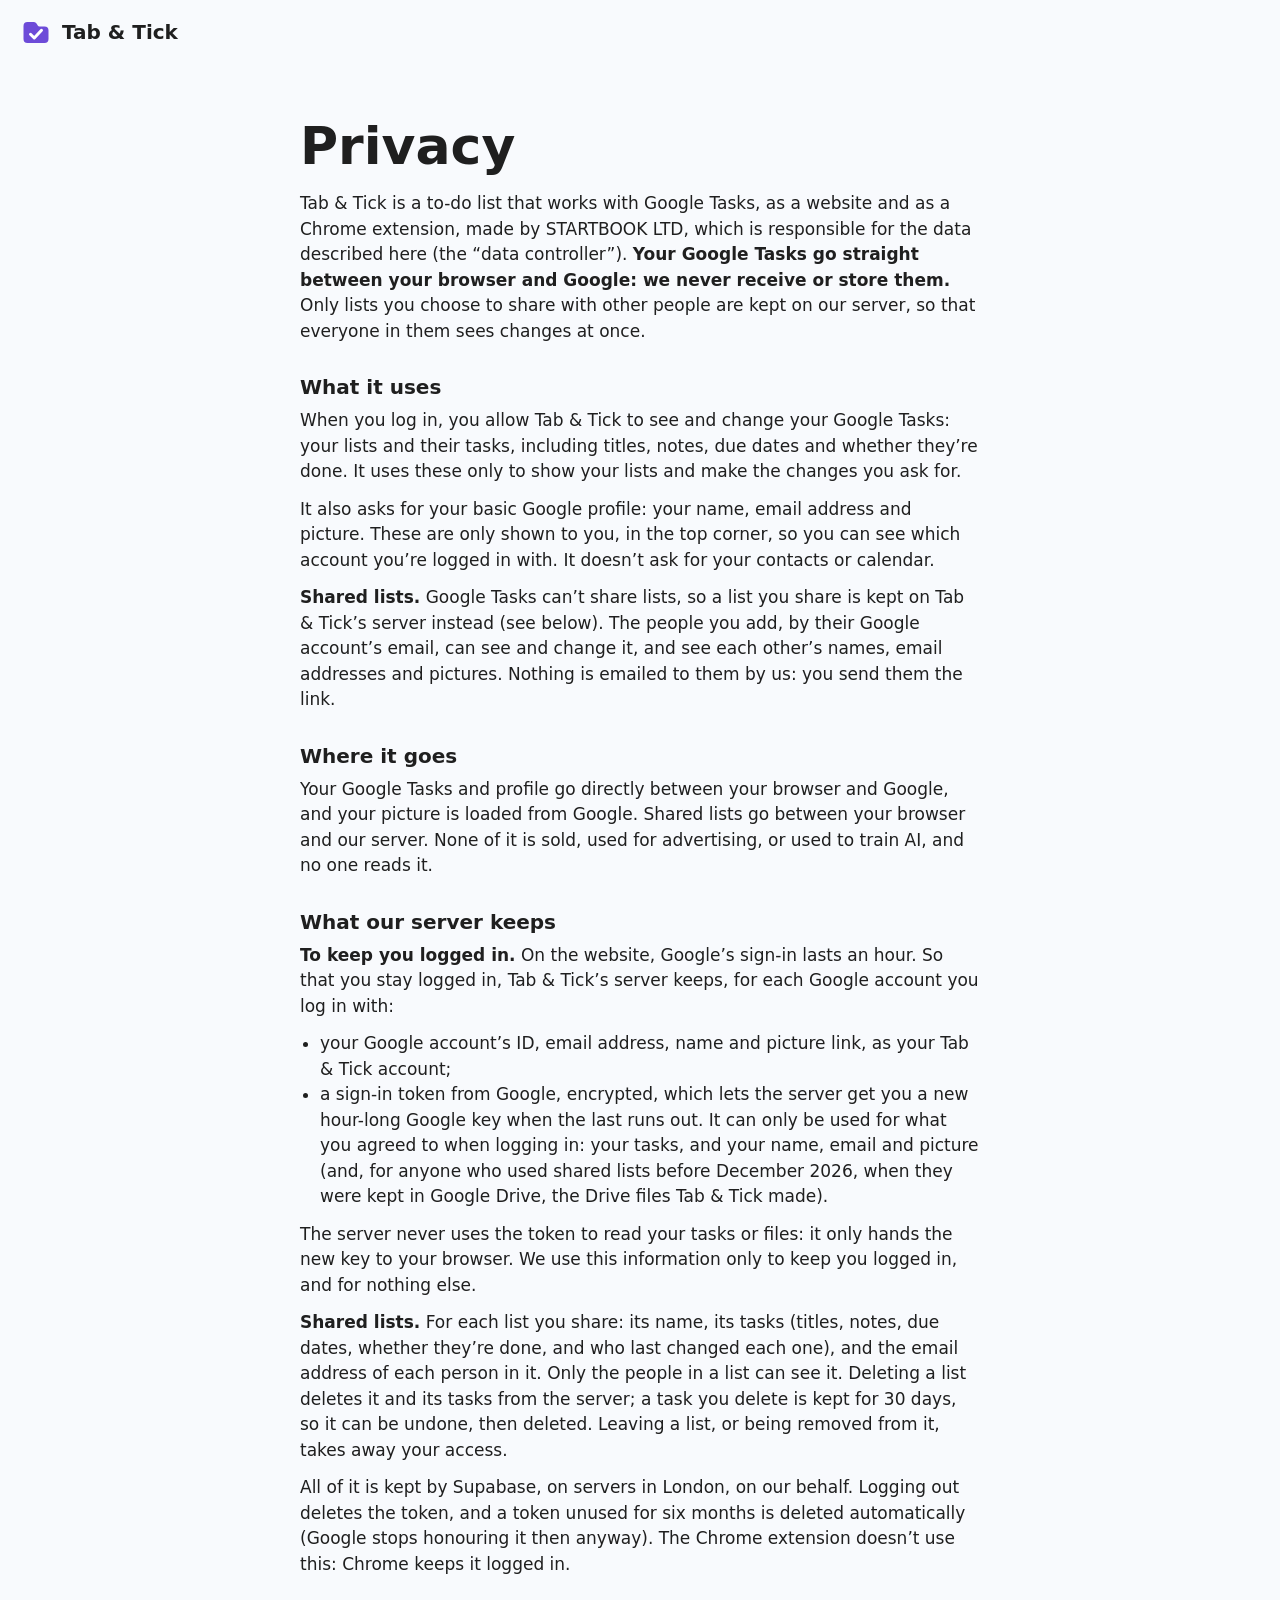
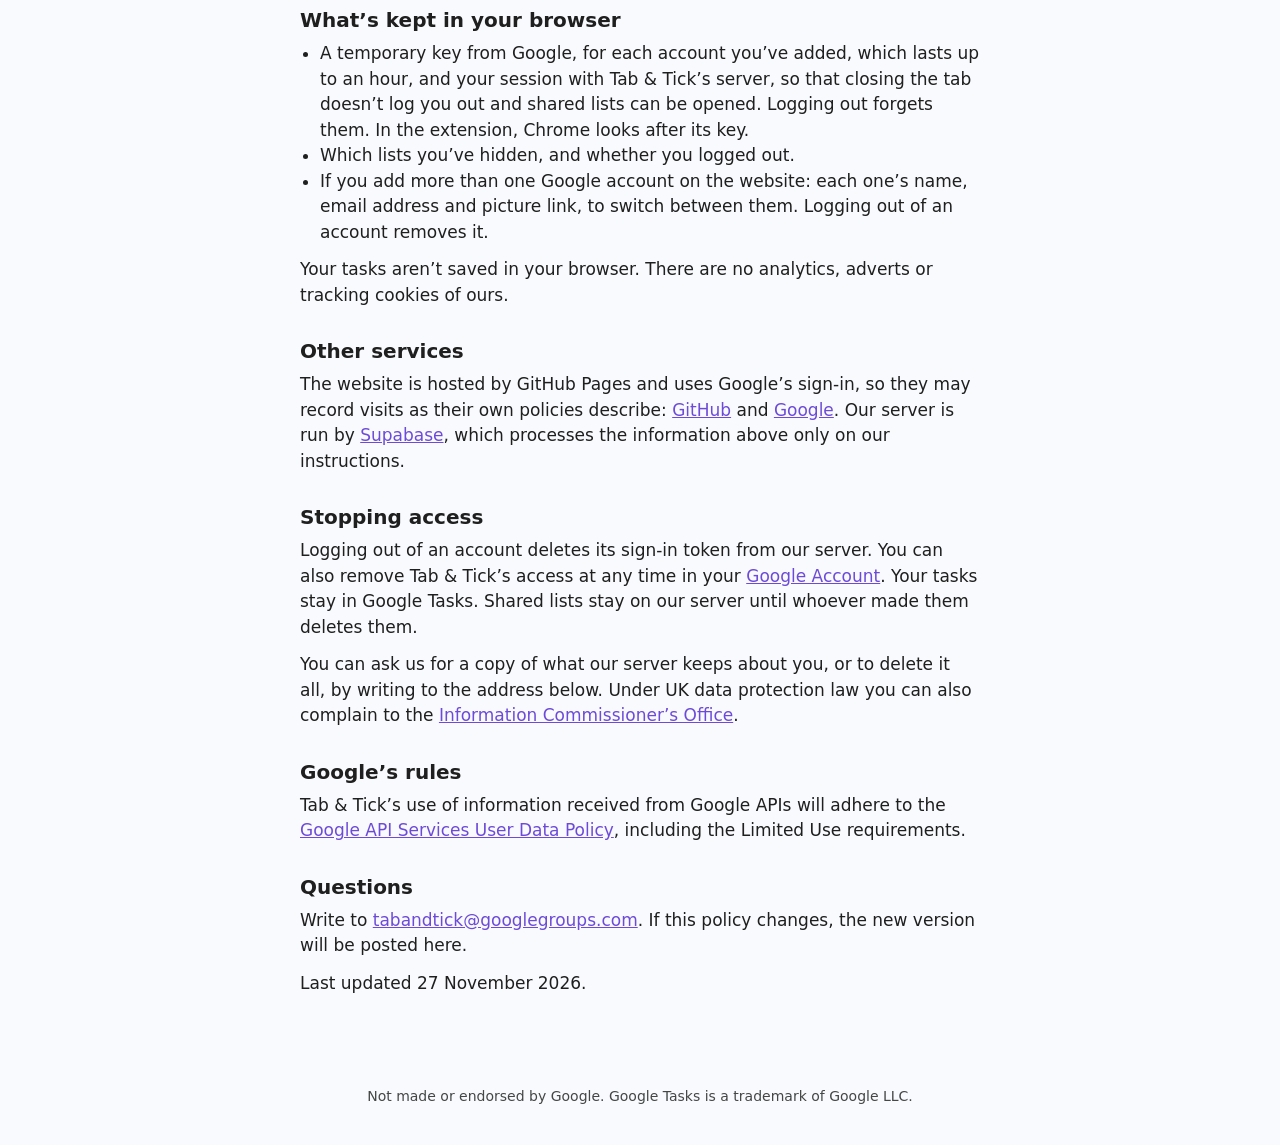
==== commit bbe940cd: "Privacy and support: shared lists no longer use Google Drive Co-Authored-By: Claude Opus 5.5 <norepl" ====
--- a/privacy/index.html
+++ b/privacy/index.html
@@ -32,7 +32,6 @@
       <p>When you log in, you allow Tab &amp; Tick to see and change your Google Tasks: your lists and their tasks, including titles, notes, due dates and whether they&rsquo;re done. It uses these only to show your lists and make the changes you ask for.</p>
       <p>It also asks for your basic Google profile: your name, email address and picture. These are only shown to you, in the top corner, so you can see which account you&rsquo;re logged in with. It doesn&rsquo;t ask for your contacts or calendar.</p>
       <p><strong>Shared lists.</strong> Google Tasks can&rsquo;t share lists, so a list you share is kept on Tab &amp; Tick&rsquo;s server instead (see below). The people you add, by their Google account&rsquo;s email, can see and change it, and see each other&rsquo;s names, email addresses and pictures. Nothing is emailed to them by us: you send them the link.</p>
-      <p>Shared lists made before then, or in the Chrome extension, are kept in a file in Google Drive. For those, Tab &amp; Tick asks to see and change <em>the Drive files you use with it</em>: the lists it makes, and ones you pick to open. It can&rsquo;t see any of your other files. Such a list is a file in your Drive, which you can see, restore or delete there, and Drive shares it and emails a link to the people you name, as with any shared Drive file.</p>
 
       <h2>Where it goes</h2>
       <p>Your Google Tasks and profile go directly between your browser and Google, and your picture is loaded from Google. Shared lists go between your browser and our server. None of it is sold, used for advertising, or used to train AI, and no one reads it.</p>
@@ -41,7 +40,7 @@
       <p><strong>To keep you logged in.</strong> On the website, Google&rsquo;s sign-in lasts an hour. So that you stay logged in, Tab &amp; Tick&rsquo;s server keeps, for each Google account you log in with:</p>
       <ul class="plain">
         <li>your Google account&rsquo;s ID, email address, name and picture link, as your Tab &amp; Tick account;</li>
-        <li>a sign-in token from Google, encrypted, which lets the server get you a new hour-long Google key when the last runs out. It can only be used for what you agreed to when logging in: your tasks, your name, email and picture, and, if you use shared lists, the Drive files Tab &amp; Tick makes or you pick.</li>
+        <li>a sign-in token from Google, encrypted, which lets the server get you a new hour-long Google key when the last runs out. It can only be used for what you agreed to when logging in: your tasks, and your name, email and picture (and, for anyone who used shared lists before December 2026, when they were kept in Google Drive, the Drive files Tab &amp; Tick made).</li>
       </ul>
       <p>The server never uses the token to read your tasks or files: it only hands the new key to your browser. We use this information only to keep you logged in, and for nothing else.</p>
       <p><strong>Shared lists.</strong> For each list you share: its name, its tasks (titles, notes, due dates, whether they&rsquo;re done, and who last changed each one), and the email address of each person in it. Only the people in a list can see it. Deleting a list deletes it and its tasks from the server; a task you delete is kept for 30 days, so it can be undone, then deleted. Leaving a list, or being removed from it, takes away your access.</p>
@@ -49,7 +48,7 @@
 
       <h2>What&rsquo;s kept in your browser</h2>
       <ul class="plain">
-        <li>A temporary key from Google, for each account you&rsquo;ve added, which lasts up to an hour, and on the website your session with Tab &amp; Tick&rsquo;s server, so that closing the tab doesn&rsquo;t log you out. Logging out forgets them. In the extension, Chrome looks after its key.</li>
+        <li>A temporary key from Google, for each account you&rsquo;ve added, which lasts up to an hour, and your session with Tab &amp; Tick&rsquo;s server, so that closing the tab doesn&rsquo;t log you out and shared lists can be opened. Logging out forgets them. In the extension, Chrome looks after its key.</li>
         <li>Which lists you&rsquo;ve hidden, and whether you logged out.</li>
         <li>If you add more than one Google account on the website: each one&rsquo;s name, email address and picture link, to switch between them. Logging out of an account removes it.</li>
       </ul>
@@ -59,7 +58,7 @@
       <p>The website is hosted by GitHub Pages and uses Google&rsquo;s sign-in, so they may record visits as their own policies describe: <a href="https://docs.github.com/en/site-policy/privacy-policies/github-general-privacy-statement">GitHub</a> and <a href="https://policies.google.com/privacy">Google</a>. Our server is run by <a href="https://supabase.com/privacy">Supabase</a>, which processes the information above only on our instructions.</p>
 
       <h2>Stopping access</h2>
-      <p>Logging out of an account deletes its sign-in token from our server. You can also remove Tab &amp; Tick&rsquo;s access at any time in your <a href="https://myaccount.google.com/connections">Google Account</a>. Your tasks stay in Google Tasks. Shared lists stay on our server until whoever made them deletes them, and lists kept in Google Drive stay there until you delete them.</p>
+      <p>Logging out of an account deletes its sign-in token from our server. You can also remove Tab &amp; Tick&rsquo;s access at any time in your <a href="https://myaccount.google.com/connections">Google Account</a>. Your tasks stay in Google Tasks. Shared lists stay on our server until whoever made them deletes them.</p>
       <p>You can ask us for a copy of what our server keeps about you, or to delete it all, by writing to the address below. Under UK data protection law you can also complain to the <a href="https://ico.org.uk/make-a-complaint/">Information Commissioner&rsquo;s Office</a>.</p>
 
       <h2>Google&rsquo;s rules</h2>
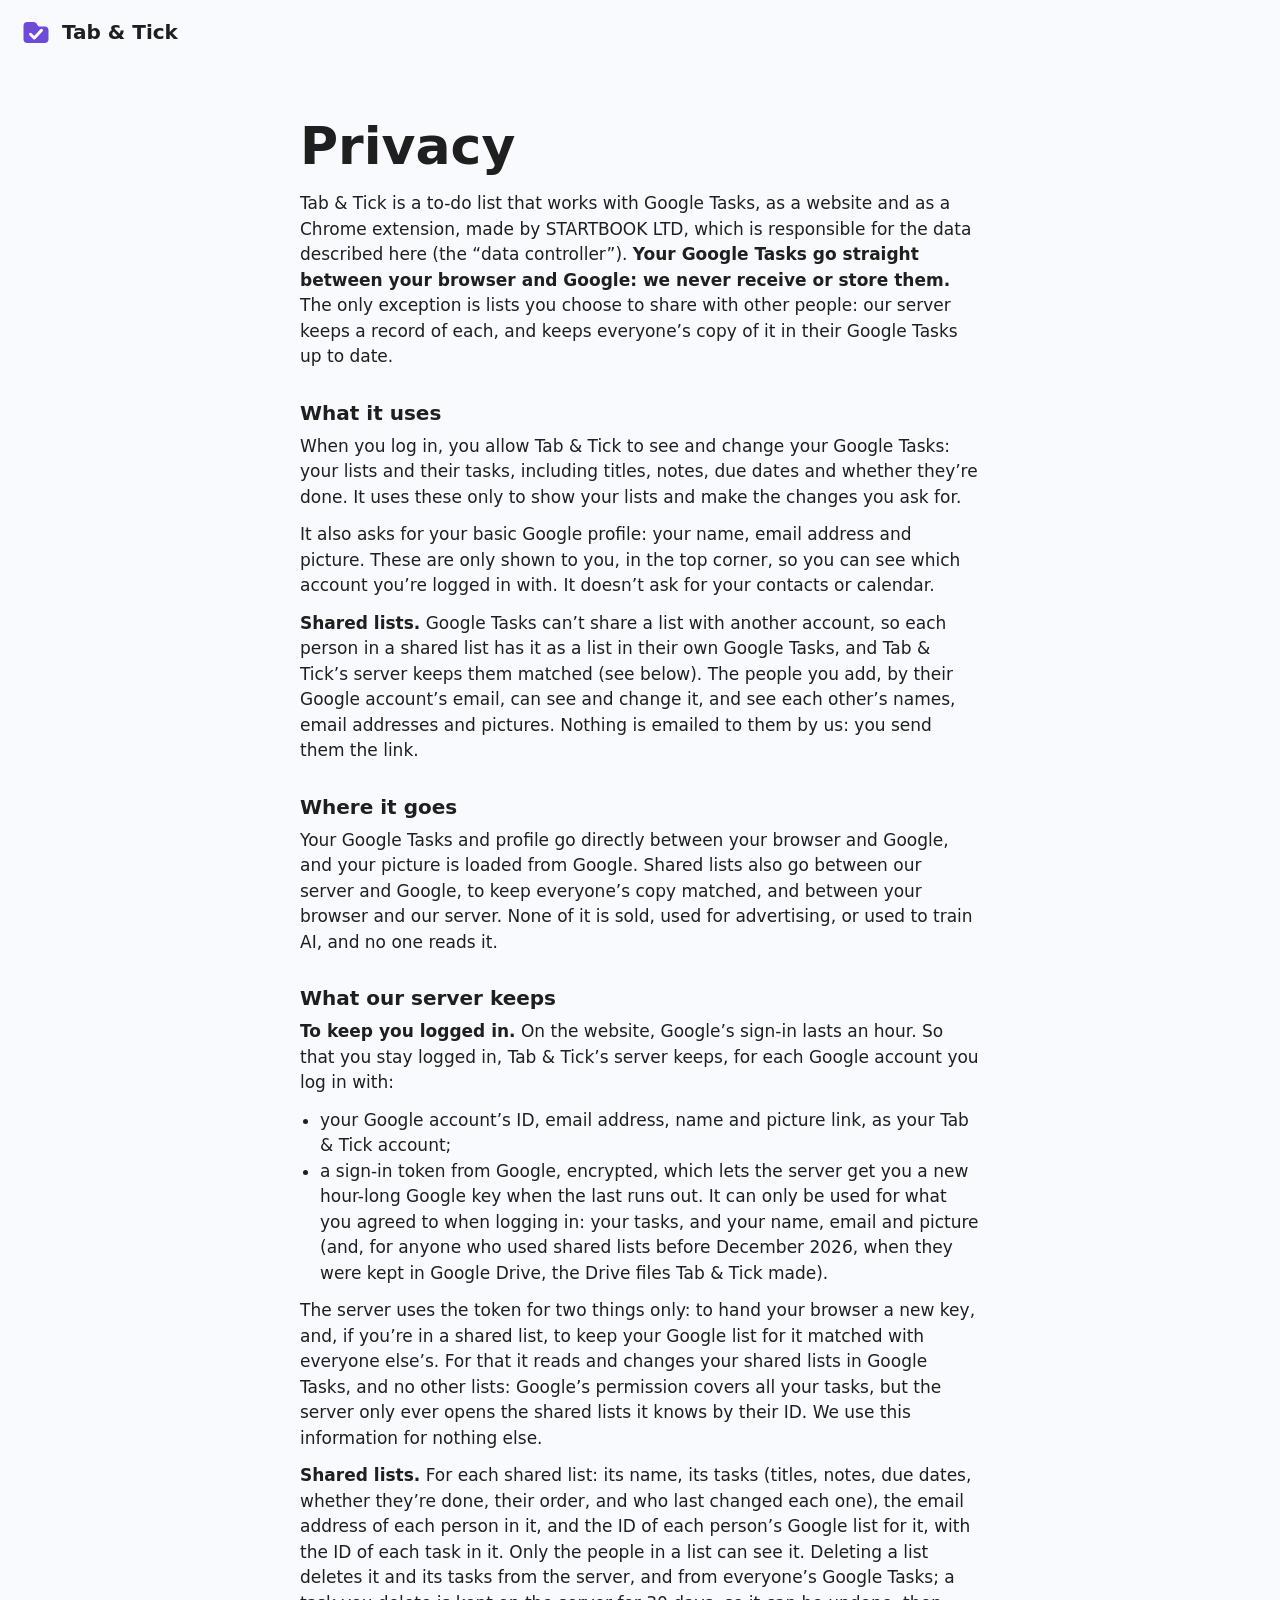
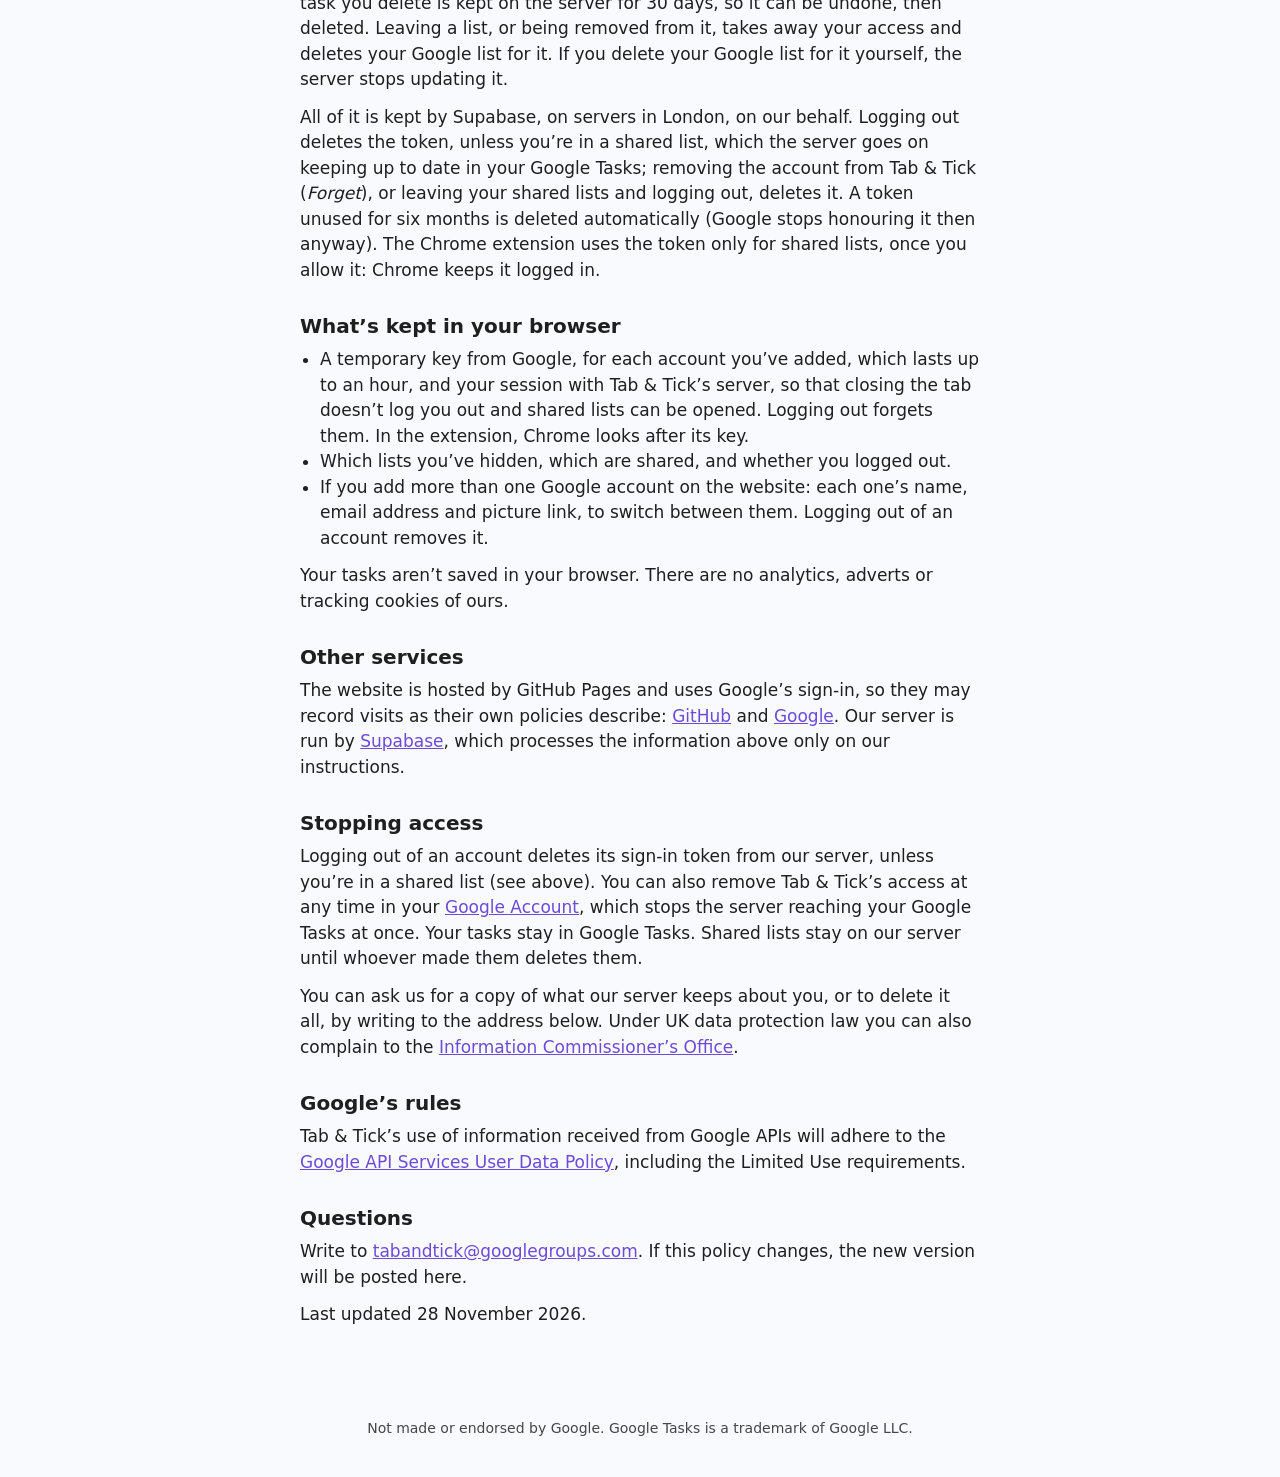
==== commit ab45fe63: "Shared lists are in everyone's Google Tasks: privacy and support The server now keeps each member's " ====
--- a/privacy/index.html
+++ b/privacy/index.html
@@ -26,15 +26,15 @@
 
     <main class="text">
       <h1>Privacy</h1>
-      <p>Tab &amp; Tick is a to-do list that works with Google Tasks, as a website and as a Chrome extension, made by STARTBOOK LTD, which is responsible for the data described here (the &ldquo;data controller&rdquo;). <strong>Your Google Tasks go straight between your browser and Google: we never receive or store them.</strong> Only lists you choose to share with other people are kept on our server, so that everyone in them sees changes at once.</p>
+      <p>Tab &amp; Tick is a to-do list that works with Google Tasks, as a website and as a Chrome extension, made by STARTBOOK LTD, which is responsible for the data described here (the &ldquo;data controller&rdquo;). <strong>Your Google Tasks go straight between your browser and Google: we never receive or store them.</strong> The only exception is lists you choose to share with other people: our server keeps a record of each, and keeps everyone&rsquo;s copy of it in their Google Tasks up to date.</p>
 
       <h2>What it uses</h2>
       <p>When you log in, you allow Tab &amp; Tick to see and change your Google Tasks: your lists and their tasks, including titles, notes, due dates and whether they&rsquo;re done. It uses these only to show your lists and make the changes you ask for.</p>
       <p>It also asks for your basic Google profile: your name, email address and picture. These are only shown to you, in the top corner, so you can see which account you&rsquo;re logged in with. It doesn&rsquo;t ask for your contacts or calendar.</p>
-      <p><strong>Shared lists.</strong> Google Tasks can&rsquo;t share lists, so a list you share is kept on Tab &amp; Tick&rsquo;s server instead (see below). The people you add, by their Google account&rsquo;s email, can see and change it, and see each other&rsquo;s names, email addresses and pictures. Nothing is emailed to them by us: you send them the link.</p>
+      <p><strong>Shared lists.</strong> Google Tasks can&rsquo;t share a list with another account, so each person in a shared list has it as a list in their own Google Tasks, and Tab &amp; Tick&rsquo;s server keeps them matched (see below). The people you add, by their Google account&rsquo;s email, can see and change it, and see each other&rsquo;s names, email addresses and pictures. Nothing is emailed to them by us: you send them the link.</p>
 
       <h2>Where it goes</h2>
-      <p>Your Google Tasks and profile go directly between your browser and Google, and your picture is loaded from Google. Shared lists go between your browser and our server. None of it is sold, used for advertising, or used to train AI, and no one reads it.</p>
+      <p>Your Google Tasks and profile go directly between your browser and Google, and your picture is loaded from Google. Shared lists also go between our server and Google, to keep everyone&rsquo;s copy matched, and between your browser and our server. None of it is sold, used for advertising, or used to train AI, and no one reads it.</p>
 
       <h2>What our server keeps</h2>
       <p><strong>To keep you logged in.</strong> On the website, Google&rsquo;s sign-in lasts an hour. So that you stay logged in, Tab &amp; Tick&rsquo;s server keeps, for each Google account you log in with:</p>
@@ -42,14 +42,14 @@
         <li>your Google account&rsquo;s ID, email address, name and picture link, as your Tab &amp; Tick account;</li>
         <li>a sign-in token from Google, encrypted, which lets the server get you a new hour-long Google key when the last runs out. It can only be used for what you agreed to when logging in: your tasks, and your name, email and picture (and, for anyone who used shared lists before December 2026, when they were kept in Google Drive, the Drive files Tab &amp; Tick made).</li>
       </ul>
-      <p>The server never uses the token to read your tasks or files: it only hands the new key to your browser. We use this information only to keep you logged in, and for nothing else.</p>
-      <p><strong>Shared lists.</strong> For each list you share: its name, its tasks (titles, notes, due dates, whether they&rsquo;re done, and who last changed each one), and the email address of each person in it. Only the people in a list can see it. Deleting a list deletes it and its tasks from the server; a task you delete is kept for 30 days, so it can be undone, then deleted. Leaving a list, or being removed from it, takes away your access.</p>
-      <p>All of it is kept by Supabase, on servers in London, on our behalf. Logging out deletes the token, and a token unused for six months is deleted automatically (Google stops honouring it then anyway). The Chrome extension doesn&rsquo;t use this: Chrome keeps it logged in.</p>
+      <p>The server uses the token for two things only: to hand your browser a new key, and, if you&rsquo;re in a shared list, to keep your Google list for it matched with everyone else&rsquo;s. For that it reads and changes your shared lists in Google Tasks, and no other lists: Google&rsquo;s permission covers all your tasks, but the server only ever opens the shared lists it knows by their ID. We use this information for nothing else.</p>
+      <p><strong>Shared lists.</strong> For each shared list: its name, its tasks (titles, notes, due dates, whether they&rsquo;re done, their order, and who last changed each one), the email address of each person in it, and the ID of each person&rsquo;s Google list for it, with the ID of each task in it. Only the people in a list can see it. Deleting a list deletes it and its tasks from the server, and from everyone&rsquo;s Google Tasks; a task you delete is kept on the server for 30 days, so it can be undone, then deleted. Leaving a list, or being removed from it, takes away your access and deletes your Google list for it. If you delete your Google list for it yourself, the server stops updating it.</p>
+      <p>All of it is kept by Supabase, on servers in London, on our behalf. Logging out deletes the token, unless you&rsquo;re in a shared list, which the server goes on keeping up to date in your Google Tasks; removing the account from Tab &amp; Tick (<em>Forget</em>), or leaving your shared lists and logging out, deletes it. A token unused for six months is deleted automatically (Google stops honouring it then anyway). The Chrome extension uses the token only for shared lists, once you allow it: Chrome keeps it logged in.</p>
 
       <h2>What&rsquo;s kept in your browser</h2>
       <ul class="plain">
         <li>A temporary key from Google, for each account you&rsquo;ve added, which lasts up to an hour, and your session with Tab &amp; Tick&rsquo;s server, so that closing the tab doesn&rsquo;t log you out and shared lists can be opened. Logging out forgets them. In the extension, Chrome looks after its key.</li>
-        <li>Which lists you&rsquo;ve hidden, and whether you logged out.</li>
+        <li>Which lists you&rsquo;ve hidden, which are shared, and whether you logged out.</li>
         <li>If you add more than one Google account on the website: each one&rsquo;s name, email address and picture link, to switch between them. Logging out of an account removes it.</li>
       </ul>
       <p>Your tasks aren&rsquo;t saved in your browser. There are no analytics, adverts or tracking cookies of ours.</p>
@@ -58,7 +58,7 @@
       <p>The website is hosted by GitHub Pages and uses Google&rsquo;s sign-in, so they may record visits as their own policies describe: <a href="https://docs.github.com/en/site-policy/privacy-policies/github-general-privacy-statement">GitHub</a> and <a href="https://policies.google.com/privacy">Google</a>. Our server is run by <a href="https://supabase.com/privacy">Supabase</a>, which processes the information above only on our instructions.</p>
 
       <h2>Stopping access</h2>
-      <p>Logging out of an account deletes its sign-in token from our server. You can also remove Tab &amp; Tick&rsquo;s access at any time in your <a href="https://myaccount.google.com/connections">Google Account</a>. Your tasks stay in Google Tasks. Shared lists stay on our server until whoever made them deletes them.</p>
+      <p>Logging out of an account deletes its sign-in token from our server, unless you&rsquo;re in a shared list (see above). You can also remove Tab &amp; Tick&rsquo;s access at any time in your <a href="https://myaccount.google.com/connections">Google Account</a>, which stops the server reaching your Google Tasks at once. Your tasks stay in Google Tasks. Shared lists stay on our server until whoever made them deletes them.</p>
       <p>You can ask us for a copy of what our server keeps about you, or to delete it all, by writing to the address below. Under UK data protection law you can also complain to the <a href="https://ico.org.uk/make-a-complaint/">Information Commissioner&rsquo;s Office</a>.</p>
 
       <h2>Google&rsquo;s rules</h2>
@@ -66,7 +66,7 @@
 
       <h2>Questions</h2>
       <p>Write to <a href="mailto:tabandtick@googlegroups.com">tabandtick@googlegroups.com</a>. If this policy changes, the new version will be posted here.</p>
-      <p>Last updated 27 November 2026.</p>
+      <p>Last updated 28 November 2026.</p>
     </main>
 
     <footer><p>Not made or endorsed by Google. Google Tasks is a trademark of Google LLC.</p></footer>
